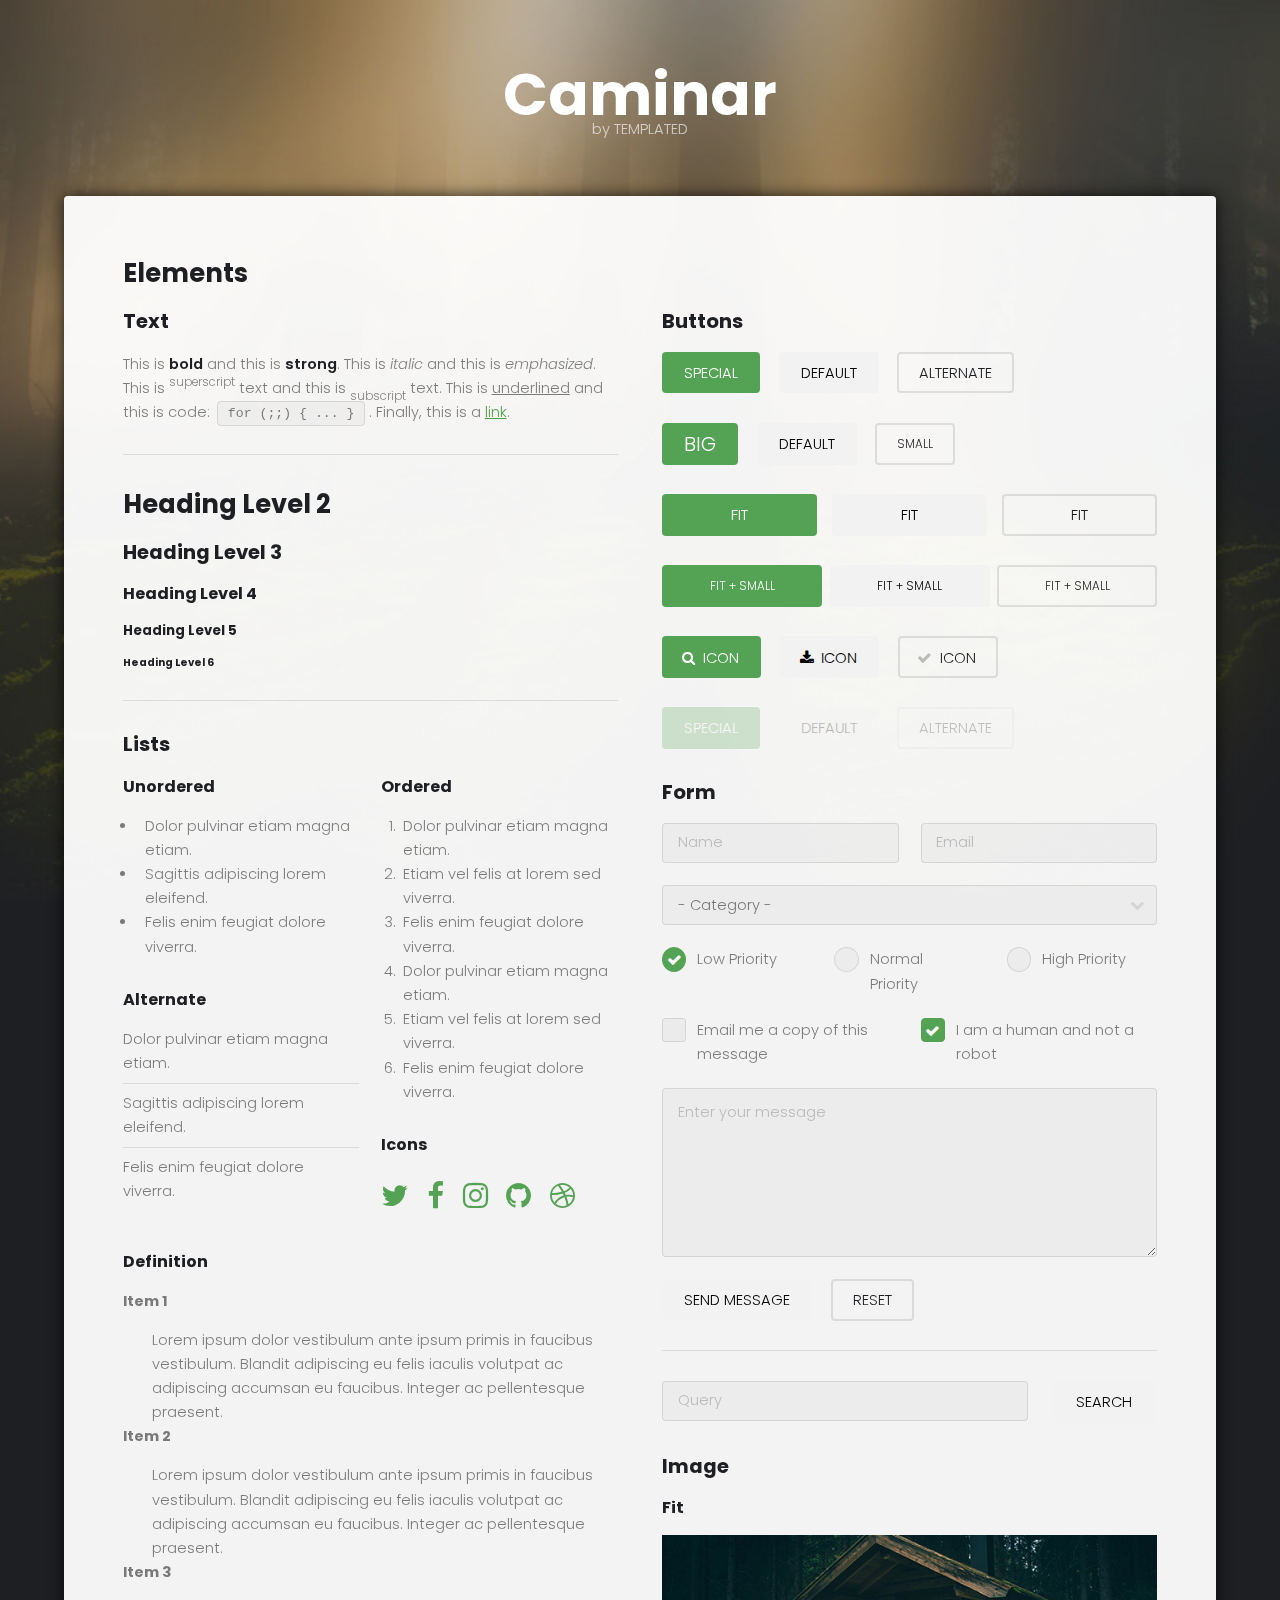
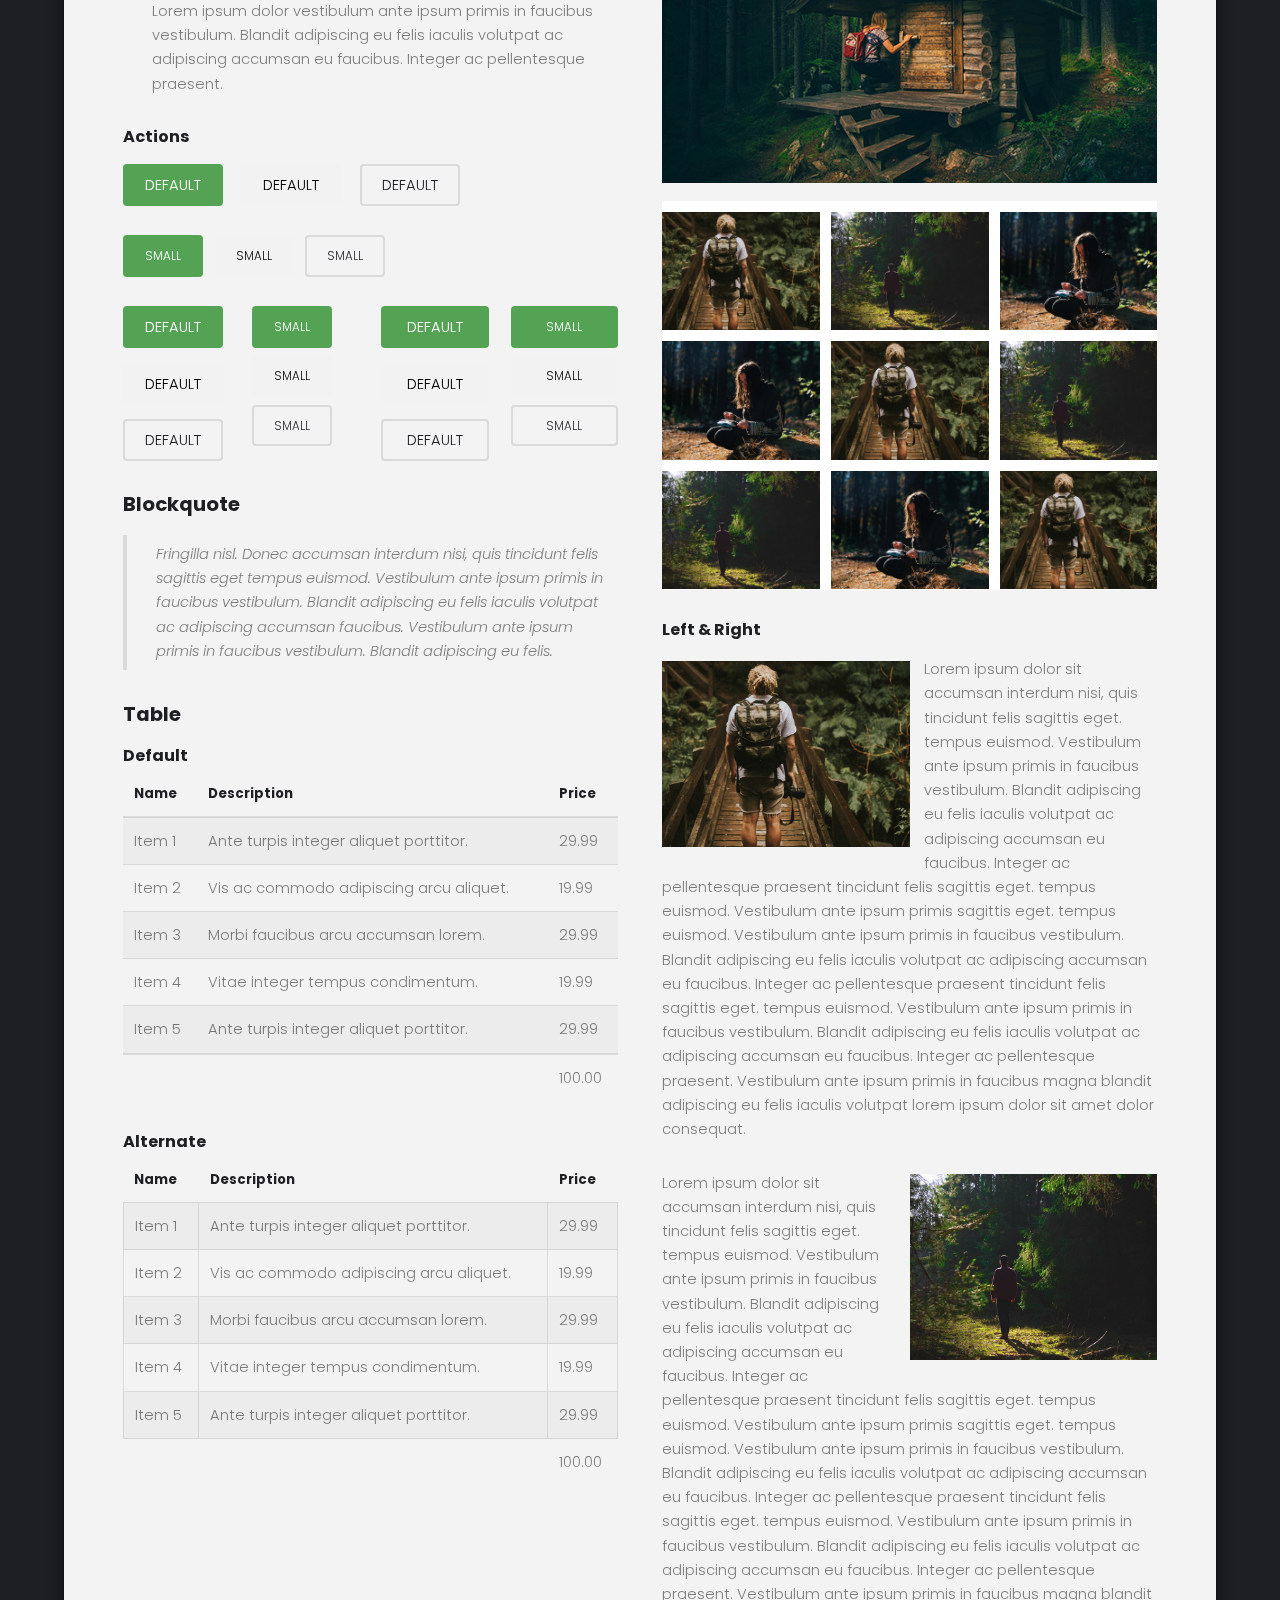
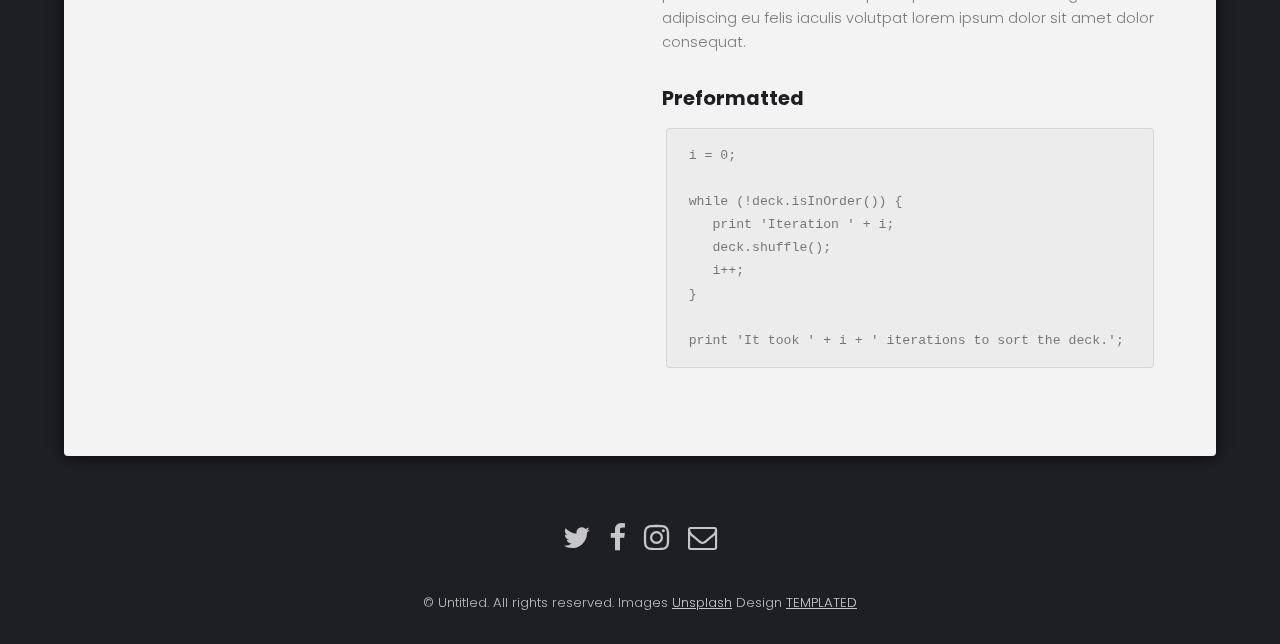
==== elements.html @ c0921e3d "new template" ====
<!DOCTYPE HTML>
<!--
	Caminar by TEMPLATED
	templated.co @templatedco
	Released for free under the Creative Commons Attribution 3.0 license (templated.co/license)
-->
<html>
	<head>
		<title>Caminar by TEMPLATED</title>
		<meta charset="utf-8" />
		<meta name="viewport" content="width=device-width, initial-scale=1" />
		<link rel="stylesheet" href="assets/css/main.css" />
	</head>
	<body>

		<!-- Header -->
			<header id="header">
				<div class="logo"><a href="#">Caminar <span>by TEMPLATED</span></a></div>
			</header>

		<!-- Main -->
			<section id="main">
				<div class="inner">
					<div class="wrapper style1">
						<div class="content">

							<!-- Elements -->
								<h2 id="elements">Elements</h2>
								<div class="row 200%">
									<div class="6u 12u$(medium)">

										<!-- Text stuff -->
											<h3>Text</h3>
											<p>This is <b>bold</b> and this is <strong>strong</strong>. This is <i>italic</i> and this is <em>emphasized</em>.
											This is <sup>superscript</sup> text and this is <sub>subscript</sub> text.
											This is <u>underlined</u> and this is code: <code>for (;;) { ... }</code>.
											Finally, this is a <a href="#">link</a>.</p>
											<hr />
											<h2>Heading Level 2</h2>
											<h3>Heading Level 3</h3>
											<h4>Heading Level 4</h4>
											<h5>Heading Level 5</h5>
											<h6>Heading Level 6</h6>
											<hr />

										<!-- Lists -->
											<h3>Lists</h3>
											<div class="row">
												<div class="6u 12u$(small)">

													<h4>Unordered</h4>
													<ul>
														<li>Dolor pulvinar etiam magna etiam.</li>
														<li>Sagittis adipiscing lorem eleifend.</li>
														<li>Felis enim feugiat dolore viverra.</li>
													</ul>

													<h4>Alternate</h4>
													<ul class="alt">
														<li>Dolor pulvinar etiam magna etiam.</li>
														<li>Sagittis adipiscing lorem eleifend.</li>
														<li>Felis enim feugiat dolore viverra.</li>
													</ul>

												</div>
												<div class="6u$ 12u$(small)">

													<h4>Ordered</h4>
													<ol>
														<li>Dolor pulvinar etiam magna etiam.</li>
														<li>Etiam vel felis at lorem sed viverra.</li>
														<li>Felis enim feugiat dolore viverra.</li>
														<li>Dolor pulvinar etiam magna etiam.</li>
														<li>Etiam vel felis at lorem sed viverra.</li>
														<li>Felis enim feugiat dolore viverra.</li>
													</ol>

													<h4>Icons</h4>
													<ul class="icons">
														<li><a href="#" class="icon fa-twitter"><span class="label">Twitter</span></a></li>
														<li><a href="#" class="icon fa-facebook"><span class="label">Facebook</span></a></li>
														<li><a href="#" class="icon fa-instagram"><span class="label">Instagram</span></a></li>
														<li><a href="#" class="icon fa-github"><span class="label">Github</span></a></li>
														<li><a href="#" class="icon fa-dribbble"><span class="label">Dribbble</span></a></li>
													</ul>

												</div>
											</div>
											<h4>Definition</h4>
											<dl>
												<dt>Item 1</dt>
												<dd>
													<p>Lorem ipsum dolor vestibulum ante ipsum primis in faucibus vestibulum. Blandit adipiscing eu felis iaculis volutpat ac adipiscing accumsan eu faucibus. Integer ac pellentesque praesent.</p>
												</dd>
												<dt>Item 2</dt>
												<dd>
													<p>Lorem ipsum dolor vestibulum ante ipsum primis in faucibus vestibulum. Blandit adipiscing eu felis iaculis volutpat ac adipiscing accumsan eu faucibus. Integer ac pellentesque praesent.</p>
												</dd>
												<dt>Item 3</dt>
												<dd>
													<p>Lorem ipsum dolor vestibulum ante ipsum primis in faucibus vestibulum. Blandit adipiscing eu felis iaculis volutpat ac adipiscing accumsan eu faucibus. Integer ac pellentesque praesent.</p>
												</dd>
											</dl>

											<h4>Actions</h4>
											<ul class="actions">
												<li><a href="#" class="button special">Default</a></li>
												<li><a href="#" class="button">Default</a></li>
												<li><a href="#" class="button alt">Default</a></li>
											</ul>
											<ul class="actions small">
												<li><a href="#" class="button special small">Small</a></li>
												<li><a href="#" class="button small">Small</a></li>
												<li><a href="#" class="button alt small">Small</a></li>
											</ul>
											<div class="row">
												<div class="3u 12u$(small)">
													<ul class="actions vertical">
														<li><a href="#" class="button special">Default</a></li>
														<li><a href="#" class="button">Default</a></li>
														<li><a href="#" class="button alt">Default</a></li>
													</ul>
												</div>
												<div class="3u 12u$(small)">
													<ul class="actions vertical small">
														<li><a href="#" class="button special small">Small</a></li>
														<li><a href="#" class="button small">Small</a></li>
														<li><a href="#" class="button alt small">Small</a></li>
													</ul>
												</div>
												<div class="3u 12u$(small)">
													<ul class="actions vertical">
														<li><a href="#" class="button special fit">Default</a></li>
														<li><a href="#" class="button fit">Default</a></li>
														<li><a href="#" class="button alt fit">Default</a></li>
													</ul>
												</div>
												<div class="3u$ 12u$(small)">
													<ul class="actions vertical small">
														<li><a href="#" class="button special small fit">Small</a></li>
														<li><a href="#" class="button small fit">Small</a></li>
														<li><a href="#" class="button alt small fit">Small</a></li>
													</ul>
												</div>
											</div>

										<!-- Blockquote -->
											<h3>Blockquote</h3>
											<blockquote>Fringilla nisl. Donec accumsan interdum nisi, quis tincidunt felis sagittis eget tempus euismod. Vestibulum ante ipsum primis in faucibus vestibulum. Blandit adipiscing eu felis iaculis volutpat ac adipiscing accumsan faucibus. Vestibulum ante ipsum primis in faucibus vestibulum. Blandit adipiscing eu felis.</blockquote>

										<!-- Table -->
											<h3>Table</h3>

											<h4>Default</h4>
											<div class="table-wrapper">
												<table>
													<thead>
														<tr>
															<th>Name</th>
															<th>Description</th>
															<th>Price</th>
														</tr>
													</thead>
													<tbody>
														<tr>
															<td>Item 1</td>
															<td>Ante turpis integer aliquet porttitor.</td>
															<td>29.99</td>
														</tr>
														<tr>
															<td>Item 2</td>
															<td>Vis ac commodo adipiscing arcu aliquet.</td>
															<td>19.99</td>
														</tr>
														<tr>
															<td>Item 3</td>
															<td> Morbi faucibus arcu accumsan lorem.</td>
															<td>29.99</td>
														</tr>
														<tr>
															<td>Item 4</td>
															<td>Vitae integer tempus condimentum.</td>
															<td>19.99</td>
														</tr>
														<tr>
															<td>Item 5</td>
															<td>Ante turpis integer aliquet porttitor.</td>
															<td>29.99</td>
														</tr>
													</tbody>
													<tfoot>
														<tr>
															<td colspan="2"></td>
															<td>100.00</td>
														</tr>
													</tfoot>
												</table>
											</div>

											<h4>Alternate</h4>
											<div class="table-wrapper">
												<table class="alt">
													<thead>
														<tr>
															<th>Name</th>
															<th>Description</th>
															<th>Price</th>
														</tr>
													</thead>
													<tbody>
														<tr>
															<td>Item 1</td>
															<td>Ante turpis integer aliquet porttitor.</td>
															<td>29.99</td>
														</tr>
														<tr>
															<td>Item 2</td>
															<td>Vis ac commodo adipiscing arcu aliquet.</td>
															<td>19.99</td>
														</tr>
														<tr>
															<td>Item 3</td>
															<td> Morbi faucibus arcu accumsan lorem.</td>
															<td>29.99</td>
														</tr>
														<tr>
															<td>Item 4</td>
															<td>Vitae integer tempus condimentum.</td>
															<td>19.99</td>
														</tr>
														<tr>
															<td>Item 5</td>
															<td>Ante turpis integer aliquet porttitor.</td>
															<td>29.99</td>
														</tr>
													</tbody>
													<tfoot>
														<tr>
															<td colspan="2"></td>
															<td>100.00</td>
														</tr>
													</tfoot>
												</table>
											</div>

									</div>
									<div class="6u$ 12u$(medium)">

										<!-- Buttons -->
											<h3>Buttons</h3>
											<ul class="actions">
												<li><a href="#" class="button special">Special</a></li>
												<li><a href="#" class="button">Default</a></li>
												<li><a href="#" class="button alt">Alternate</a></li>
											</ul>
											<ul class="actions">
												<li><a href="#" class="button special big">Big</a></li>
												<li><a href="#" class="button">Default</a></li>
												<li><a href="#" class="button alt small">Small</a></li>
											</ul>
											<ul class="actions fit">
												<li><a href="#" class="button special fit">Fit</a></li>
												<li><a href="#" class="button fit">Fit</a></li>
												<li><a href="#" class="button alt fit">Fit</a></li>
											</ul>
											<ul class="actions fit small">
												<li><a href="#" class="button special fit small">Fit + Small</a></li>
												<li><a href="#" class="button fit small">Fit + Small</a></li>
												<li><a href="#" class="button alt fit small">Fit + Small</a></li>
											</ul>
											<ul class="actions">
												<li><a href="#" class="button special icon fa-search">Icon</a></li>
												<li><a href="#" class="button icon fa-download">Icon</a></li>
												<li><a href="#" class="button alt icon fa-check">Icon</a></li>
											</ul>
											<ul class="actions">
												<li><span class="button special disabled">Special</span></li>
												<li><span class="button disabled">Default</span></li>
												<li><span class="button alt disabled">Alternate</span></li>
											</ul>

										<!-- Form -->
											<h3>Form</h3>

											<form method="post" action="#">
												<div class="row uniform">
													<div class="6u 12u$(xsmall)">
														<input type="text" name="name" id="name" value="" placeholder="Name" />
													</div>
													<div class="6u$ 12u$(xsmall)">
														<input type="email" name="email" id="email" value="" placeholder="Email" />
													</div>
													<!-- Break -->
													<div class="12u$">
														<div class="select-wrapper">
															<select name="category" id="category">
																<option value="">- Category -</option>
																<option value="1">Manufacturing</option>
																<option value="1">Shipping</option>
																<option value="1">Administration</option>
																<option value="1">Human Resources</option>
															</select>
														</div>
													</div>
													<!-- Break -->
													<div class="4u 12u$(small)">
														<input type="radio" id="priority-low" name="priority" checked>
														<label for="priority-low">Low Priority</label>
													</div>
													<div class="4u 12u$(small)">
														<input type="radio" id="priority-normal" name="priority">
														<label for="priority-normal">Normal Priority</label>
													</div>
													<div class="4u$ 12u$(small)">
														<input type="radio" id="priority-high" name="priority">
														<label for="priority-high">High Priority</label>
													</div>
													<!-- Break -->
													<div class="6u 12u$(small)">
														<input type="checkbox" id="copy" name="copy">
														<label for="copy">Email me a copy of this message</label>
													</div>
													<div class="6u$ 12u$(small)">
														<input type="checkbox" id="human" name="human" checked>
														<label for="human">I am a human and not a robot</label>
													</div>
													<!-- Break -->
													<div class="12u$">
														<textarea name="message" id="message" placeholder="Enter your message" rows="6"></textarea>
													</div>
													<!-- Break -->
													<div class="12u$">
														<ul class="actions">
															<li><input type="submit" value="Send Message" /></li>
															<li><input type="reset" value="Reset" class="alt" /></li>
														</ul>
													</div>
												</div>
											</form>

											<hr />

											<form method="post" action="#">
												<div class="row uniform">
													<div class="9u 12u$(small)">
														<input type="text" name="query" id="query" value="" placeholder="Query" />
													</div>
													<div class="3u$ 12u$(small)">
														<input type="submit" value="Search" class="fit" />
													</div>
												</div>
											</form>

										<!-- Image -->
											<h3>Image</h3>

											<h4>Fit</h4>
											<span class="image fit"><img src="images/pic01.jpg" alt="" /></span>
											<div class="box alt">
												<div class="row 50% uniform">
													<div class="4u"><span class="image fit"><img src="images/pic06.jpg" alt="" /></span></div>
													<div class="4u"><span class="image fit"><img src="images/pic07.jpg" alt="" /></span></div>
													<div class="4u$"><span class="image fit"><img src="images/pic08.jpg" alt="" /></span></div>
													<!-- Break -->
													<div class="4u"><span class="image fit"><img src="images/pic08.jpg" alt="" /></span></div>
													<div class="4u"><span class="image fit"><img src="images/pic06.jpg" alt="" /></span></div>
													<div class="4u$"><span class="image fit"><img src="images/pic07.jpg" alt="" /></span></div>
													<!-- Break -->
													<div class="4u"><span class="image fit"><img src="images/pic07.jpg" alt="" /></span></div>
													<div class="4u"><span class="image fit"><img src="images/pic08.jpg" alt="" /></span></div>
													<div class="4u$"><span class="image fit"><img src="images/pic06.jpg" alt="" /></span></div>
												</div>
											</div>

											<h4>Left &amp; Right</h4>
											<p><span class="image left"><img src="images/pic06.jpg" alt="" /></span>Lorem ipsum dolor sit accumsan interdum nisi, quis tincidunt felis sagittis eget. tempus euismod. Vestibulum ante ipsum primis in faucibus vestibulum. Blandit adipiscing eu felis iaculis volutpat ac adipiscing accumsan eu faucibus. Integer ac pellentesque praesent tincidunt felis sagittis eget. tempus euismod. Vestibulum ante ipsum primis sagittis eget. tempus euismod. Vestibulum ante ipsum primis in faucibus vestibulum. Blandit adipiscing eu felis iaculis volutpat ac adipiscing accumsan eu faucibus. Integer ac pellentesque praesent tincidunt felis sagittis eget. tempus euismod. Vestibulum ante ipsum primis in faucibus vestibulum. Blandit adipiscing eu felis iaculis volutpat ac adipiscing accumsan eu faucibus. Integer ac pellentesque praesent. Vestibulum ante ipsum primis in faucibus magna blandit adipiscing eu felis iaculis volutpat lorem ipsum dolor sit amet dolor consequat.</p>
											<p><span class="image right"><img src="images/pic07.jpg" alt="" /></span>Lorem ipsum dolor sit accumsan interdum nisi, quis tincidunt felis sagittis eget. tempus euismod. Vestibulum ante ipsum primis in faucibus vestibulum. Blandit adipiscing eu felis iaculis volutpat ac adipiscing accumsan eu faucibus. Integer ac pellentesque praesent tincidunt felis sagittis eget. tempus euismod. Vestibulum ante ipsum primis sagittis eget. tempus euismod. Vestibulum ante ipsum primis in faucibus vestibulum. Blandit adipiscing eu felis iaculis volutpat ac adipiscing accumsan eu faucibus. Integer ac pellentesque praesent tincidunt felis sagittis eget. tempus euismod. Vestibulum ante ipsum primis in faucibus vestibulum. Blandit adipiscing eu felis iaculis volutpat ac adipiscing accumsan eu faucibus. Integer ac pellentesque praesent. Vestibulum ante ipsum primis in faucibus magna blandit adipiscing eu felis iaculis volutpat lorem ipsum dolor sit amet dolor consequat.</p>

										<!-- Preformatted Code -->
											<h3>Preformatted</h3>
											<pre><code>i = 0;

while (!deck.isInOrder()) {
   print 'Iteration ' + i;
   deck.shuffle();
   i++;
}

print 'It took ' + i + ' iterations to sort the deck.';
</code></pre>

									</div>
								</div>
							</div>

						</div>
					</div>
			</section>

		<!-- Footer -->
			<footer id="footer">
				<div class="container">
					<ul class="icons">
						<li><a href="#" class="icon fa-twitter"><span class="label">Twitter</span></a></li>
						<li><a href="#" class="icon fa-facebook"><span class="label">Facebook</span></a></li>
						<li><a href="#" class="icon fa-instagram"><span class="label">Instagram</span></a></li>
						<li><a href="#" class="icon fa-envelope-o"><span class="label">Email</span></a></li>
					</ul>
				</div>
				<div class="copyright">
					&copy; Untitled. All rights reserved. Images <a href="https://unsplash.com">Unsplash</a> Design <a href="https://templated.co">TEMPLATED</a>
				</div>
			</footer>

		<!-- Scripts -->
			<script src="assets/js/jquery.min.js"></script>
			<script src="assets/js/jquery.poptrox.min.js"></script>
			<script src="assets/js/skel.min.js"></script>
			<script src="assets/js/util.js"></script>
			<script src="assets/js/main.js"></script>

	</body>
</html>
---- assets/css/main.css ----
@import url(font-awesome.min.css);
@import url("https://fonts.googleapis.com/css?family=Poppins:300,400,500,600,700");

/*
	Caminar by TEMPLATED
	templated.co @templatedco
	Released for free under the Creative Commons Attribution 3.0 license (templated.co/license)
*/

/* Reset */

	html, body, div, span, applet, object, iframe, h1, h2, h3, h4, h5, h6, p, blockquote, pre, a, abbr, acronym, address, big, cite, code, del, dfn, em, img, ins, kbd, q, s, samp, small, strike, strong, sub, sup, tt, var, b, u, i, center, dl, dt, dd, ol, ul, li, fieldset, form, label, legend, table, caption, tbody, tfoot, thead, tr, th, td, article, aside, canvas, details, embed, figure, figcaption, footer, header, hgroup, menu, nav, output, ruby, section, summary, time, mark, audio, video {
		margin: 0;
		padding: 0;
		border: 0;
		font-size: 100%;
		font: inherit;
		vertical-align: baseline;
	}

	article, aside, details, figcaption, figure, footer, header, hgroup, menu, nav, section {
		display: block;
	}

	body {
		line-height: 1;
	}

	ol, ul {
		list-style: none;
	}

	blockquote, q {
		quotes: none;
	}

	blockquote:before, blockquote:after, q:before, q:after {
		content: '';
		content: none;
	}

	table {
		border-collapse: collapse;
		border-spacing: 0;
	}

	body {
		-webkit-text-size-adjust: none;
	}

/* Box Model */

	*, *:before, *:after {
		-moz-box-sizing: border-box;
		-webkit-box-sizing: border-box;
		box-sizing: border-box;
	}

/* Containers */

	.container {
		margin-left: auto;
		margin-right: auto;
	}

	.container.\31 25\25 {
		width: 100%;
		max-width: 100rem;
		min-width: 80rem;
	}

	.container.\37 5\25 {
		width: 60rem;
	}

	.container.\35 0\25 {
		width: 40rem;
	}

	.container.\32 5\25 {
		width: 20rem;
	}

	.container {
		width: 80rem;
	}

	@media screen and (max-width: 1680px) {

		.container.\31 25\25 {
			width: 100%;
			max-width: 100rem;
			min-width: 80rem;
		}

		.container.\37 5\25 {
			width: 60rem;
		}

		.container.\35 0\25 {
			width: 40rem;
		}

		.container.\32 5\25 {
			width: 20rem;
		}

		.container {
			width: 80rem;
		}

	}

	@media screen and (max-width: 1280px) {

		.container.\31 25\25 {
			width: 100%;
			max-width: 81.25rem;
			min-width: 65rem;
		}

		.container.\37 5\25 {
			width: 48.75rem;
		}

		.container.\35 0\25 {
			width: 32.5rem;
		}

		.container.\32 5\25 {
			width: 16.25rem;
		}

		.container {
			width: 65rem;
		}

	}

	@media screen and (max-width: 980px) {

		.container.\31 25\25 {
			width: 100%;
			max-width: 112.5%;
			min-width: 90%;
		}

		.container.\37 5\25 {
			width: 67.5%;
		}

		.container.\35 0\25 {
			width: 45%;
		}

		.container.\32 5\25 {
			width: 22.5%;
		}

		.container {
			width: 90%;
		}

	}

	@media screen and (max-width: 736px) {

		.container.\31 25\25 {
			width: 100%;
			max-width: 112.5%;
			min-width: 90%;
		}

		.container.\37 5\25 {
			width: 67.5%;
		}

		.container.\35 0\25 {
			width: 45%;
		}

		.container.\32 5\25 {
			width: 22.5%;
		}

		.container {
			width: 90% !important;
		}

	}

	@media screen and (max-width: 480px) {

		.container.\31 25\25 {
			width: 100%;
			max-width: 112.5%;
			min-width: 90%;
		}

		.container.\37 5\25 {
			width: 67.5%;
		}

		.container.\35 0\25 {
			width: 45%;
		}

		.container.\32 5\25 {
			width: 22.5%;
		}

		.container {
			width: 90% !important;
		}

	}

/* Grid */

	.row {
		border-bottom: solid 1px transparent;
		-moz-box-sizing: border-box;
		-webkit-box-sizing: border-box;
		box-sizing: border-box;
	}

	.row > * {
		float: left;
		-moz-box-sizing: border-box;
		-webkit-box-sizing: border-box;
		box-sizing: border-box;
	}

	.row:after, .row:before {
		content: '';
		display: block;
		clear: both;
		height: 0;
	}

	.row.uniform > * > :first-child {
		margin-top: 0;
	}

	.row.uniform > * > :last-child {
		margin-bottom: 0;
	}

	.row.\30 \25 > * {
		padding: 0 0 0 0rem;
	}

	.row.\30 \25 {
		margin: 0 0 -1px 0rem;
	}

	.row.uniform.\30 \25 > * {
		padding: 0rem 0 0 0rem;
	}

	.row.uniform.\30 \25 {
		margin: 0rem 0 -1px 0rem;
	}

	.row > * {
		padding: 0 0 0 2rem;
	}

	.row {
		margin: 0 0 -1px -2rem;
	}

	.row.uniform > * {
		padding: 2rem 0 0 2rem;
	}

	.row.uniform {
		margin: -2rem 0 -1px -2rem;
	}

	.row.\32 00\25 > * {
		padding: 0 0 0 4rem;
	}

	.row.\32 00\25 {
		margin: 0 0 -1px -4rem;
	}

	.row.uniform.\32 00\25 > * {
		padding: 4rem 0 0 4rem;
	}

	.row.uniform.\32 00\25 {
		margin: -4rem 0 -1px -4rem;
	}

	.row.\31 50\25 > * {
		padding: 0 0 0 3rem;
	}

	.row.\31 50\25 {
		margin: 0 0 -1px -3rem;
	}

	.row.uniform.\31 50\25 > * {
		padding: 3rem 0 0 3rem;
	}

	.row.uniform.\31 50\25 {
		margin: -3rem 0 -1px -3rem;
	}

	.row.\35 0\25 > * {
		padding: 0 0 0 1rem;
	}

	.row.\35 0\25 {
		margin: 0 0 -1px -1rem;
	}

	.row.uniform.\35 0\25 > * {
		padding: 1rem 0 0 1rem;
	}

	.row.uniform.\35 0\25 {
		margin: -1rem 0 -1px -1rem;
	}

	.row.\32 5\25 > * {
		padding: 0 0 0 0.5rem;
	}

	.row.\32 5\25 {
		margin: 0 0 -1px -0.5rem;
	}

	.row.uniform.\32 5\25 > * {
		padding: 0.5rem 0 0 0.5rem;
	}

	.row.uniform.\32 5\25 {
		margin: -0.5rem 0 -1px -0.5rem;
	}

	.\31 2u, .\31 2u\24 {
		width: 100%;
		clear: none;
		margin-left: 0;
	}

	.\31 1u, .\31 1u\24 {
		width: 91.6666666667%;
		clear: none;
		margin-left: 0;
	}

	.\31 0u, .\31 0u\24 {
		width: 83.3333333333%;
		clear: none;
		margin-left: 0;
	}

	.\39 u, .\39 u\24 {
		width: 75%;
		clear: none;
		margin-left: 0;
	}

	.\38 u, .\38 u\24 {
		width: 66.6666666667%;
		clear: none;
		margin-left: 0;
	}

	.\37 u, .\37 u\24 {
		width: 58.3333333333%;
		clear: none;
		margin-left: 0;
	}

	.\36 u, .\36 u\24 {
		width: 50%;
		clear: none;
		margin-left: 0;
	}

	.\35 u, .\35 u\24 {
		width: 41.6666666667%;
		clear: none;
		margin-left: 0;
	}

	.\34 u, .\34 u\24 {
		width: 33.3333333333%;
		clear: none;
		margin-left: 0;
	}

	.\33 u, .\33 u\24 {
		width: 25%;
		clear: none;
		margin-left: 0;
	}

	.\32 u, .\32 u\24 {
		width: 16.6666666667%;
		clear: none;
		margin-left: 0;
	}

	.\31 u, .\31 u\24 {
		width: 8.3333333333%;
		clear: none;
		margin-left: 0;
	}

	.\31 2u\24 + *,
	.\31 1u\24 + *,
	.\31 0u\24 + *,
	.\39 u\24 + *,
	.\38 u\24 + *,
	.\37 u\24 + *,
	.\36 u\24 + *,
	.\35 u\24 + *,
	.\34 u\24 + *,
	.\33 u\24 + *,
	.\32 u\24 + *,
	.\31 u\24 + * {
		clear: left;
	}

	.\-11u {
		margin-left: 91.66667%;
	}

	.\-10u {
		margin-left: 83.33333%;
	}

	.\-9u {
		margin-left: 75%;
	}

	.\-8u {
		margin-left: 66.66667%;
	}

	.\-7u {
		margin-left: 58.33333%;
	}

	.\-6u {
		margin-left: 50%;
	}

	.\-5u {
		margin-left: 41.66667%;
	}

	.\-4u {
		margin-left: 33.33333%;
	}

	.\-3u {
		margin-left: 25%;
	}

	.\-2u {
		margin-left: 16.66667%;
	}

	.\-1u {
		margin-left: 8.33333%;
	}

	@media screen and (max-width: 1680px) {

		.row > * {
			padding: 0 0 0 2rem;
		}

		.row {
			margin: 0 0 -1px -2rem;
		}

		.row.uniform > * {
			padding: 2rem 0 0 2rem;
		}

		.row.uniform {
			margin: -2rem 0 -1px -2rem;
		}

		.row.\32 00\25 > * {
			padding: 0 0 0 4rem;
		}

		.row.\32 00\25 {
			margin: 0 0 -1px -4rem;
		}

		.row.uniform.\32 00\25 > * {
			padding: 4rem 0 0 4rem;
		}

		.row.uniform.\32 00\25 {
			margin: -4rem 0 -1px -4rem;
		}

		.row.\31 50\25 > * {
			padding: 0 0 0 3rem;
		}

		.row.\31 50\25 {
			margin: 0 0 -1px -3rem;
		}

		.row.uniform.\31 50\25 > * {
			padding: 3rem 0 0 3rem;
		}

		.row.uniform.\31 50\25 {
			margin: -3rem 0 -1px -3rem;
		}

		.row.\35 0\25 > * {
			padding: 0 0 0 1rem;
		}

		.row.\35 0\25 {
			margin: 0 0 -1px -1rem;
		}

		.row.uniform.\35 0\25 > * {
			padding: 1rem 0 0 1rem;
		}

		.row.uniform.\35 0\25 {
			margin: -1rem 0 -1px -1rem;
		}

		.row.\32 5\25 > * {
			padding: 0 0 0 0.5rem;
		}

		.row.\32 5\25 {
			margin: 0 0 -1px -0.5rem;
		}

		.row.uniform.\32 5\25 > * {
			padding: 0.5rem 0 0 0.5rem;
		}

		.row.uniform.\32 5\25 {
			margin: -0.5rem 0 -1px -0.5rem;
		}

		.\31 2u\28xlarge\29, .\31 2u\24\28xlarge\29 {
			width: 100%;
			clear: none;
			margin-left: 0;
		}

		.\31 1u\28xlarge\29, .\31 1u\24\28xlarge\29 {
			width: 91.6666666667%;
			clear: none;
			margin-left: 0;
		}

		.\31 0u\28xlarge\29, .\31 0u\24\28xlarge\29 {
			width: 83.3333333333%;
			clear: none;
			margin-left: 0;
		}

		.\39 u\28xlarge\29, .\39 u\24\28xlarge\29 {
			width: 75%;
			clear: none;
			margin-left: 0;
		}

		.\38 u\28xlarge\29, .\38 u\24\28xlarge\29 {
			width: 66.6666666667%;
			clear: none;
			margin-left: 0;
		}

		.\37 u\28xlarge\29, .\37 u\24\28xlarge\29 {
			width: 58.3333333333%;
			clear: none;
			margin-left: 0;
		}

		.\36 u\28xlarge\29, .\36 u\24\28xlarge\29 {
			width: 50%;
			clear: none;
			margin-left: 0;
		}

		.\35 u\28xlarge\29, .\35 u\24\28xlarge\29 {
			width: 41.6666666667%;
			clear: none;
			margin-left: 0;
		}

		.\34 u\28xlarge\29, .\34 u\24\28xlarge\29 {
			width: 33.3333333333%;
			clear: none;
			margin-left: 0;
		}

		.\33 u\28xlarge\29, .\33 u\24\28xlarge\29 {
			width: 25%;
			clear: none;
			margin-left: 0;
		}

		.\32 u\28xlarge\29, .\32 u\24\28xlarge\29 {
			width: 16.6666666667%;
			clear: none;
			margin-left: 0;
		}

		.\31 u\28xlarge\29, .\31 u\24\28xlarge\29 {
			width: 8.3333333333%;
			clear: none;
			margin-left: 0;
		}

		.\31 2u\24\28xlarge\29 + *,
		.\31 1u\24\28xlarge\29 + *,
		.\31 0u\24\28xlarge\29 + *,
		.\39 u\24\28xlarge\29 + *,
		.\38 u\24\28xlarge\29 + *,
		.\37 u\24\28xlarge\29 + *,
		.\36 u\24\28xlarge\29 + *,
		.\35 u\24\28xlarge\29 + *,
		.\34 u\24\28xlarge\29 + *,
		.\33 u\24\28xlarge\29 + *,
		.\32 u\24\28xlarge\29 + *,
		.\31 u\24\28xlarge\29 + * {
			clear: left;
		}

		.\-11u\28xlarge\29 {
			margin-left: 91.66667%;
		}

		.\-10u\28xlarge\29 {
			margin-left: 83.33333%;
		}

		.\-9u\28xlarge\29 {
			margin-left: 75%;
		}

		.\-8u\28xlarge\29 {
			margin-left: 66.66667%;
		}

		.\-7u\28xlarge\29 {
			margin-left: 58.33333%;
		}

		.\-6u\28xlarge\29 {
			margin-left: 50%;
		}

		.\-5u\28xlarge\29 {
			margin-left: 41.66667%;
		}

		.\-4u\28xlarge\29 {
			margin-left: 33.33333%;
		}

		.\-3u\28xlarge\29 {
			margin-left: 25%;
		}

		.\-2u\28xlarge\29 {
			margin-left: 16.66667%;
		}

		.\-1u\28xlarge\29 {
			margin-left: 8.33333%;
		}

	}

	@media screen and (max-width: 1280px) {

		.row > * {
			padding: 0 0 0 1.5rem;
		}

		.row {
			margin: 0 0 -1px -1.5rem;
		}

		.row.uniform > * {
			padding: 1.5rem 0 0 1.5rem;
		}

		.row.uniform {
			margin: -1.5rem 0 -1px -1.5rem;
		}

		.row.\32 00\25 > * {
			padding: 0 0 0 3rem;
		}

		.row.\32 00\25 {
			margin: 0 0 -1px -3rem;
		}

		.row.uniform.\32 00\25 > * {
			padding: 3rem 0 0 3rem;
		}

		.row.uniform.\32 00\25 {
			margin: -3rem 0 -1px -3rem;
		}

		.row.\31 50\25 > * {
			padding: 0 0 0 2.25rem;
		}

		.row.\31 50\25 {
			margin: 0 0 -1px -2.25rem;
		}

		.row.uniform.\31 50\25 > * {
			padding: 2.25rem 0 0 2.25rem;
		}

		.row.uniform.\31 50\25 {
			margin: -2.25rem 0 -1px -2.25rem;
		}

		.row.\35 0\25 > * {
			padding: 0 0 0 0.75rem;
		}

		.row.\35 0\25 {
			margin: 0 0 -1px -0.75rem;
		}

		.row.uniform.\35 0\25 > * {
			padding: 0.75rem 0 0 0.75rem;
		}

		.row.uniform.\35 0\25 {
			margin: -0.75rem 0 -1px -0.75rem;
		}

		.row.\32 5\25 > * {
			padding: 0 0 0 0.375rem;
		}

		.row.\32 5\25 {
			margin: 0 0 -1px -0.375rem;
		}

		.row.uniform.\32 5\25 > * {
			padding: 0.375rem 0 0 0.375rem;
		}

		.row.uniform.\32 5\25 {
			margin: -0.375rem 0 -1px -0.375rem;
		}

		.\31 2u\28large\29, .\31 2u\24\28large\29 {
			width: 100%;
			clear: none;
			margin-left: 0;
		}

		.\31 1u\28large\29, .\31 1u\24\28large\29 {
			width: 91.6666666667%;
			clear: none;
			margin-left: 0;
		}

		.\31 0u\28large\29, .\31 0u\24\28large\29 {
			width: 83.3333333333%;
			clear: none;
			margin-left: 0;
		}

		.\39 u\28large\29, .\39 u\24\28large\29 {
			width: 75%;
			clear: none;
			margin-left: 0;
		}

		.\38 u\28large\29, .\38 u\24\28large\29 {
			width: 66.6666666667%;
			clear: none;
			margin-left: 0;
		}

		.\37 u\28large\29, .\37 u\24\28large\29 {
			width: 58.3333333333%;
			clear: none;
			margin-left: 0;
		}

		.\36 u\28large\29, .\36 u\24\28large\29 {
			width: 50%;
			clear: none;
			margin-left: 0;
		}

		.\35 u\28large\29, .\35 u\24\28large\29 {
			width: 41.6666666667%;
			clear: none;
			margin-left: 0;
		}

		.\34 u\28large\29, .\34 u\24\28large\29 {
			width: 33.3333333333%;
			clear: none;
			margin-left: 0;
		}

		.\33 u\28large\29, .\33 u\24\28large\29 {
			width: 25%;
			clear: none;
			margin-left: 0;
		}

		.\32 u\28large\29, .\32 u\24\28large\29 {
			width: 16.6666666667%;
			clear: none;
			margin-left: 0;
		}

		.\31 u\28large\29, .\31 u\24\28large\29 {
			width: 8.3333333333%;
			clear: none;
			margin-left: 0;
		}

		.\31 2u\24\28large\29 + *,
		.\31 1u\24\28large\29 + *,
		.\31 0u\24\28large\29 + *,
		.\39 u\24\28large\29 + *,
		.\38 u\24\28large\29 + *,
		.\37 u\24\28large\29 + *,
		.\36 u\24\28large\29 + *,
		.\35 u\24\28large\29 + *,
		.\34 u\24\28large\29 + *,
		.\33 u\24\28large\29 + *,
		.\32 u\24\28large\29 + *,
		.\31 u\24\28large\29 + * {
			clear: left;
		}

		.\-11u\28large\29 {
			margin-left: 91.66667%;
		}

		.\-10u\28large\29 {
			margin-left: 83.33333%;
		}

		.\-9u\28large\29 {
			margin-left: 75%;
		}

		.\-8u\28large\29 {
			margin-left: 66.66667%;
		}

		.\-7u\28large\29 {
			margin-left: 58.33333%;
		}

		.\-6u\28large\29 {
			margin-left: 50%;
		}

		.\-5u\28large\29 {
			margin-left: 41.66667%;
		}

		.\-4u\28large\29 {
			margin-left: 33.33333%;
		}

		.\-3u\28large\29 {
			margin-left: 25%;
		}

		.\-2u\28large\29 {
			margin-left: 16.66667%;
		}

		.\-1u\28large\29 {
			margin-left: 8.33333%;
		}

	}

	@media screen and (max-width: 980px) {

		.row > * {
			padding: 0 0 0 1.5rem;
		}

		.row {
			margin: 0 0 -1px -1.5rem;
		}

		.row.uniform > * {
			padding: 1.5rem 0 0 1.5rem;
		}

		.row.uniform {
			margin: -1.5rem 0 -1px -1.5rem;
		}

		.row.\32 00\25 > * {
			padding: 0 0 0 3rem;
		}

		.row.\32 00\25 {
			margin: 0 0 -1px -3rem;
		}

		.row.uniform.\32 00\25 > * {
			padding: 3rem 0 0 3rem;
		}

		.row.uniform.\32 00\25 {
			margin: -3rem 0 -1px -3rem;
		}

		.row.\31 50\25 > * {
			padding: 0 0 0 2.25rem;
		}

		.row.\31 50\25 {
			margin: 0 0 -1px -2.25rem;
		}

		.row.uniform.\31 50\25 > * {
			padding: 2.25rem 0 0 2.25rem;
		}

		.row.uniform.\31 50\25 {
			margin: -2.25rem 0 -1px -2.25rem;
		}

		.row.\35 0\25 > * {
			padding: 0 0 0 0.75rem;
		}

		.row.\35 0\25 {
			margin: 0 0 -1px -0.75rem;
		}

		.row.uniform.\35 0\25 > * {
			padding: 0.75rem 0 0 0.75rem;
		}

		.row.uniform.\35 0\25 {
			margin: -0.75rem 0 -1px -0.75rem;
		}

		.row.\32 5\25 > * {
			padding: 0 0 0 0.375rem;
		}

		.row.\32 5\25 {
			margin: 0 0 -1px -0.375rem;
		}

		.row.uniform.\32 5\25 > * {
			padding: 0.375rem 0 0 0.375rem;
		}

		.row.uniform.\32 5\25 {
			margin: -0.375rem 0 -1px -0.375rem;
		}

		.\31 2u\28medium\29, .\31 2u\24\28medium\29 {
			width: 100%;
			clear: none;
			margin-left: 0;
		}

		.\31 1u\28medium\29, .\31 1u\24\28medium\29 {
			width: 91.6666666667%;
			clear: none;
			margin-left: 0;
		}

		.\31 0u\28medium\29, .\31 0u\24\28medium\29 {
			width: 83.3333333333%;
			clear: none;
			margin-left: 0;
		}

		.\39 u\28medium\29, .\39 u\24\28medium\29 {
			width: 75%;
			clear: none;
			margin-left: 0;
		}

		.\38 u\28medium\29, .\38 u\24\28medium\29 {
			width: 66.6666666667%;
			clear: none;
			margin-left: 0;
		}

		.\37 u\28medium\29, .\37 u\24\28medium\29 {
			width: 58.3333333333%;
			clear: none;
			margin-left: 0;
		}

		.\36 u\28medium\29, .\36 u\24\28medium\29 {
			width: 50%;
			clear: none;
			margin-left: 0;
		}

		.\35 u\28medium\29, .\35 u\24\28medium\29 {
			width: 41.6666666667%;
			clear: none;
			margin-left: 0;
		}

		.\34 u\28medium\29, .\34 u\24\28medium\29 {
			width: 33.3333333333%;
			clear: none;
			margin-left: 0;
		}

		.\33 u\28medium\29, .\33 u\24\28medium\29 {
			width: 25%;
			clear: none;
			margin-left: 0;
		}

		.\32 u\28medium\29, .\32 u\24\28medium\29 {
			width: 16.6666666667%;
			clear: none;
			margin-left: 0;
		}

		.\31 u\28medium\29, .\31 u\24\28medium\29 {
			width: 8.3333333333%;
			clear: none;
			margin-left: 0;
		}

		.\31 2u\24\28medium\29 + *,
		.\31 1u\24\28medium\29 + *,
		.\31 0u\24\28medium\29 + *,
		.\39 u\24\28medium\29 + *,
		.\38 u\24\28medium\29 + *,
		.\37 u\24\28medium\29 + *,
		.\36 u\24\28medium\29 + *,
		.\35 u\24\28medium\29 + *,
		.\34 u\24\28medium\29 + *,
		.\33 u\24\28medium\29 + *,
		.\32 u\24\28medium\29 + *,
		.\31 u\24\28medium\29 + * {
			clear: left;
		}

		.\-11u\28medium\29 {
			margin-left: 91.66667%;
		}

		.\-10u\28medium\29 {
			margin-left: 83.33333%;
		}

		.\-9u\28medium\29 {
			margin-left: 75%;
		}

		.\-8u\28medium\29 {
			margin-left: 66.66667%;
		}

		.\-7u\28medium\29 {
			margin-left: 58.33333%;
		}

		.\-6u\28medium\29 {
			margin-left: 50%;
		}

		.\-5u\28medium\29 {
			margin-left: 41.66667%;
		}

		.\-4u\28medium\29 {
			margin-left: 33.33333%;
		}

		.\-3u\28medium\29 {
			margin-left: 25%;
		}

		.\-2u\28medium\29 {
			margin-left: 16.66667%;
		}

		.\-1u\28medium\29 {
			margin-left: 8.33333%;
		}

	}

	@media screen and (max-width: 736px) {

		.row > * {
			padding: 0 0 0 1.25rem;
		}

		.row {
			margin: 0 0 -1px -1.25rem;
		}

		.row.uniform > * {
			padding: 1.25rem 0 0 1.25rem;
		}

		.row.uniform {
			margin: -1.25rem 0 -1px -1.25rem;
		}

		.row.\32 00\25 > * {
			padding: 0 0 0 2.5rem;
		}

		.row.\32 00\25 {
			margin: 0 0 -1px -2.5rem;
		}

		.row.uniform.\32 00\25 > * {
			padding: 2.5rem 0 0 2.5rem;
		}

		.row.uniform.\32 00\25 {
			margin: -2.5rem 0 -1px -2.5rem;
		}

		.row.\31 50\25 > * {
			padding: 0 0 0 1.875rem;
		}

		.row.\31 50\25 {
			margin: 0 0 -1px -1.875rem;
		}

		.row.uniform.\31 50\25 > * {
			padding: 1.875rem 0 0 1.875rem;
		}

		.row.uniform.\31 50\25 {
			margin: -1.875rem 0 -1px -1.875rem;
		}

		.row.\35 0\25 > * {
			padding: 0 0 0 0.625rem;
		}

		.row.\35 0\25 {
			margin: 0 0 -1px -0.625rem;
		}

		.row.uniform.\35 0\25 > * {
			padding: 0.625rem 0 0 0.625rem;
		}

		.row.uniform.\35 0\25 {
			margin: -0.625rem 0 -1px -0.625rem;
		}

		.row.\32 5\25 > * {
			padding: 0 0 0 0.3125rem;
		}

		.row.\32 5\25 {
			margin: 0 0 -1px -0.3125rem;
		}

		.row.uniform.\32 5\25 > * {
			padding: 0.3125rem 0 0 0.3125rem;
		}

		.row.uniform.\32 5\25 {
			margin: -0.3125rem 0 -1px -0.3125rem;
		}

		.\31 2u\28small\29, .\31 2u\24\28small\29 {
			width: 100%;
			clear: none;
			margin-left: 0;
		}

		.\31 1u\28small\29, .\31 1u\24\28small\29 {
			width: 91.6666666667%;
			clear: none;
			margin-left: 0;
		}

		.\31 0u\28small\29, .\31 0u\24\28small\29 {
			width: 83.3333333333%;
			clear: none;
			margin-left: 0;
		}

		.\39 u\28small\29, .\39 u\24\28small\29 {
			width: 75%;
			clear: none;
			margin-left: 0;
		}

		.\38 u\28small\29, .\38 u\24\28small\29 {
			width: 66.6666666667%;
			clear: none;
			margin-left: 0;
		}

		.\37 u\28small\29, .\37 u\24\28small\29 {
			width: 58.3333333333%;
			clear: none;
			margin-left: 0;
		}

		.\36 u\28small\29, .\36 u\24\28small\29 {
			width: 50%;
			clear: none;
			margin-left: 0;
		}

		.\35 u\28small\29, .\35 u\24\28small\29 {
			width: 41.6666666667%;
			clear: none;
			margin-left: 0;
		}

		.\34 u\28small\29, .\34 u\24\28small\29 {
			width: 33.3333333333%;
			clear: none;
			margin-left: 0;
		}

		.\33 u\28small\29, .\33 u\24\28small\29 {
			width: 25%;
			clear: none;
			margin-left: 0;
		}

		.\32 u\28small\29, .\32 u\24\28small\29 {
			width: 16.6666666667%;
			clear: none;
			margin-left: 0;
		}

		.\31 u\28small\29, .\31 u\24\28small\29 {
			width: 8.3333333333%;
			clear: none;
			margin-left: 0;
		}

		.\31 2u\24\28small\29 + *,
		.\31 1u\24\28small\29 + *,
		.\31 0u\24\28small\29 + *,
		.\39 u\24\28small\29 + *,
		.\38 u\24\28small\29 + *,
		.\37 u\24\28small\29 + *,
		.\36 u\24\28small\29 + *,
		.\35 u\24\28small\29 + *,
		.\34 u\24\28small\29 + *,
		.\33 u\24\28small\29 + *,
		.\32 u\24\28small\29 + *,
		.\31 u\24\28small\29 + * {
			clear: left;
		}

		.\-11u\28small\29 {
			margin-left: 91.66667%;
		}

		.\-10u\28small\29 {
			margin-left: 83.33333%;
		}

		.\-9u\28small\29 {
			margin-left: 75%;
		}

		.\-8u\28small\29 {
			margin-left: 66.66667%;
		}

		.\-7u\28small\29 {
			margin-left: 58.33333%;
		}

		.\-6u\28small\29 {
			margin-left: 50%;
		}

		.\-5u\28small\29 {
			margin-left: 41.66667%;
		}

		.\-4u\28small\29 {
			margin-left: 33.33333%;
		}

		.\-3u\28small\29 {
			margin-left: 25%;
		}

		.\-2u\28small\29 {
			margin-left: 16.66667%;
		}

		.\-1u\28small\29 {
			margin-left: 8.33333%;
		}

	}

	@media screen and (max-width: 480px) {

		.row > * {
			padding: 0 0 0 1.25rem;
		}

		.row {
			margin: 0 0 -1px -1.25rem;
		}

		.row.uniform > * {
			padding: 1.25rem 0 0 1.25rem;
		}

		.row.uniform {
			margin: -1.25rem 0 -1px -1.25rem;
		}

		.row.\32 00\25 > * {
			padding: 0 0 0 2.5rem;
		}

		.row.\32 00\25 {
			margin: 0 0 -1px -2.5rem;
		}

		.row.uniform.\32 00\25 > * {
			padding: 2.5rem 0 0 2.5rem;
		}

		.row.uniform.\32 00\25 {
			margin: -2.5rem 0 -1px -2.5rem;
		}

		.row.\31 50\25 > * {
			padding: 0 0 0 1.875rem;
		}

		.row.\31 50\25 {
			margin: 0 0 -1px -1.875rem;
		}

		.row.uniform.\31 50\25 > * {
			padding: 1.875rem 0 0 1.875rem;
		}

		.row.uniform.\31 50\25 {
			margin: -1.875rem 0 -1px -1.875rem;
		}

		.row.\35 0\25 > * {
			padding: 0 0 0 0.625rem;
		}

		.row.\35 0\25 {
			margin: 0 0 -1px -0.625rem;
		}

		.row.uniform.\35 0\25 > * {
			padding: 0.625rem 0 0 0.625rem;
		}

		.row.uniform.\35 0\25 {
			margin: -0.625rem 0 -1px -0.625rem;
		}

		.row.\32 5\25 > * {
			padding: 0 0 0 0.3125rem;
		}

		.row.\32 5\25 {
			margin: 0 0 -1px -0.3125rem;
		}

		.row.uniform.\32 5\25 > * {
			padding: 0.3125rem 0 0 0.3125rem;
		}

		.row.uniform.\32 5\25 {
			margin: -0.3125rem 0 -1px -0.3125rem;
		}

		.\31 2u\28xsmall\29, .\31 2u\24\28xsmall\29 {
			width: 100%;
			clear: none;
			margin-left: 0;
		}

		.\31 1u\28xsmall\29, .\31 1u\24\28xsmall\29 {
			width: 91.6666666667%;
			clear: none;
			margin-left: 0;
		}

		.\31 0u\28xsmall\29, .\31 0u\24\28xsmall\29 {
			width: 83.3333333333%;
			clear: none;
			margin-left: 0;
		}

		.\39 u\28xsmall\29, .\39 u\24\28xsmall\29 {
			width: 75%;
			clear: none;
			margin-left: 0;
		}

		.\38 u\28xsmall\29, .\38 u\24\28xsmall\29 {
			width: 66.6666666667%;
			clear: none;
			margin-left: 0;
		}

		.\37 u\28xsmall\29, .\37 u\24\28xsmall\29 {
			width: 58.3333333333%;
			clear: none;
			margin-left: 0;
		}

		.\36 u\28xsmall\29, .\36 u\24\28xsmall\29 {
			width: 50%;
			clear: none;
			margin-left: 0;
		}

		.\35 u\28xsmall\29, .\35 u\24\28xsmall\29 {
			width: 41.6666666667%;
			clear: none;
			margin-left: 0;
		}

		.\34 u\28xsmall\29, .\34 u\24\28xsmall\29 {
			width: 33.3333333333%;
			clear: none;
			margin-left: 0;
		}

		.\33 u\28xsmall\29, .\33 u\24\28xsmall\29 {
			width: 25%;
			clear: none;
			margin-left: 0;
		}

		.\32 u\28xsmall\29, .\32 u\24\28xsmall\29 {
			width: 16.6666666667%;
			clear: none;
			margin-left: 0;
		}

		.\31 u\28xsmall\29, .\31 u\24\28xsmall\29 {
			width: 8.3333333333%;
			clear: none;
			margin-left: 0;
		}

		.\31 2u\24\28xsmall\29 + *,
		.\31 1u\24\28xsmall\29 + *,
		.\31 0u\24\28xsmall\29 + *,
		.\39 u\24\28xsmall\29 + *,
		.\38 u\24\28xsmall\29 + *,
		.\37 u\24\28xsmall\29 + *,
		.\36 u\24\28xsmall\29 + *,
		.\35 u\24\28xsmall\29 + *,
		.\34 u\24\28xsmall\29 + *,
		.\33 u\24\28xsmall\29 + *,
		.\32 u\24\28xsmall\29 + *,
		.\31 u\24\28xsmall\29 + * {
			clear: left;
		}

		.\-11u\28xsmall\29 {
			margin-left: 91.66667%;
		}

		.\-10u\28xsmall\29 {
			margin-left: 83.33333%;
		}

		.\-9u\28xsmall\29 {
			margin-left: 75%;
		}

		.\-8u\28xsmall\29 {
			margin-left: 66.66667%;
		}

		.\-7u\28xsmall\29 {
			margin-left: 58.33333%;
		}

		.\-6u\28xsmall\29 {
			margin-left: 50%;
		}

		.\-5u\28xsmall\29 {
			margin-left: 41.66667%;
		}

		.\-4u\28xsmall\29 {
			margin-left: 33.33333%;
		}

		.\-3u\28xsmall\29 {
			margin-left: 25%;
		}

		.\-2u\28xsmall\29 {
			margin-left: 16.66667%;
		}

		.\-1u\28xsmall\29 {
			margin-left: 8.33333%;
		}

	}

/* Basic */

	@-ms-viewport {
		width: device-width;
	}

	body {
		-ms-overflow-style: scrollbar;
	}

	@media screen and (max-width: 480px) {

		html, body {
			min-width: 320px;
		}

	}

	body {
		background: #fff;
	}

		body.is-loading *, body.is-loading *:before, body.is-loading *:after {
			-moz-animation: none !important;
			-webkit-animation: none !important;
			-ms-animation: none !important;
			animation: none !important;
			-moz-transition: none !important;
			-webkit-transition: none !important;
			-ms-transition: none !important;
			transition: none !important;
		}

/* Type */

	html {
		font-size: 13pt;
	}

		@media screen and (max-width: 1680px) {

			html {
				font-size: 11pt;
			}

		}

		@media screen and (max-width: 1280px) {

			html {
				font-size: 11pt;
			}

		}

		@media screen and (max-width: 980px) {

			html {
				font-size: 12pt;
			}

		}

		@media screen and (max-width: 736px) {

			html {
				font-size: 12pt;
			}

		}

		@media screen and (max-width: 480px) {

			html {
				font-size: 12pt;
			}

		}

	body {
		background-color: #fff;
		color: rgba(0, 0, 0, 0.5);
	}

	body, input, select, textarea {
		font-family: "Poppins", sans-serif;
		font-weight: 300;
		font-size: 1rem;
		line-height: 1.65;
	}

	a {
		text-decoration: underline;
	}

		a:hover {
			text-decoration: none;
		}

	strong, b {
		font-weight: 600;
	}

	em, i {
		font-style: italic;
	}

	p {
		margin: 0 0 2rem 0;
	}

		p:last-child {
			margin: 0;
		}

		p.special {
			text-transform: uppercase;
			font-size: .75rem;
			font-weight: 300;
			margin: 0 0 .5rem 0;
			padding: 0 0 1rem 0;
			letter-spacing: .25rem;
		}

			p.special:after {
				content: '';
				position: absolute;
				margin: auto;
				right: 0;
				bottom: 0;
				left: 0;
				width: 50%;
				height: 1px;
				background-color: rgba(0, 0, 0, 0.125);
			}

	h1, h2, h3, h4, h5, h6 {
		font-weight: 700;
		line-height: 1.5;
		margin: 0 0 1rem 0;
	}

		h1 a, h2 a, h3 a, h4 a, h5 a, h6 a {
			color: inherit;
			text-decoration: none;
		}

	h2 {
		font-size: 1.75rem;
	}

	h3 {
		font-size: 1.35rem;
	}

	h4 {
		font-size: 1.1rem;
	}

	h5 {
		font-size: 0.9rem;
	}

	h6 {
		font-size: 0.7rem;
	}

	sub {
		font-size: 0.8rem;
		position: relative;
		top: 0.5rem;
	}

	sup {
		font-size: 0.8rem;
		position: relative;
		top: -0.5rem;
	}

	blockquote {
		border-left: solid 4px;
		font-style: italic;
		margin: 0 0 2rem 0;
		padding: 0.5rem 0 0.5rem 2rem;
	}

	code {
		border-radius: 4px;
		border: solid 1px;
		font-family: "Courier New", monospace;
		font-size: 0.9rem;
		margin: 0 0.25rem;
		padding: 0.25rem 0.65rem;
	}

	pre {
		-webkit-overflow-scrolling: touch;
		font-family: "Courier New", monospace;
		font-size: 0.9rem;
		margin: 0 0 2rem 0;
	}

		pre code {
			display: block;
			line-height: 1.75;
			padding: 1rem 1.5rem;
			overflow-x: auto;
		}

	hr {
		border: 0;
		border-bottom: solid 1px;
		margin: 2rem 0;
	}

		hr.major {
			margin: 3rem 0;
		}

	.align-left {
		text-align: left;
	}

	.align-center {
		text-align: center;
	}

	.align-right {
		text-align: right;
	}

	input, select, textarea {
		color: #1e1f23;
	}

	a {
		color: #54a354;
	}

	strong, b {
		color: #1e1f23;
	}

	h1, h2, h3, h4, h5, h6 {
		color: #1e1f23;
	}

	blockquote {
		border-left-color: rgba(144, 144, 144, 0.25);
	}

	code {
		background: rgba(144, 144, 144, 0.075);
		border-color: rgba(144, 144, 144, 0.25);
	}

	hr {
		border-bottom-color: rgba(144, 144, 144, 0.25);
	}

/* Box */

	.box {
		margin-bottom: 2rem;
		background: rgba(255, 255, 255, 0.95);
		border-radius: 4px;
	}

		.box .image.fit {
			margin: 0;
			border-radius: 0;
		}

			.box .image.fit img {
				border-radius: 0;
			}

		.box header {
			margin: 0 0 2rem 0;
		}

			.box header h2 {
				margin-bottom: 1rem;
				position: relative;
				padding-bottom: 1rem;
				font-weight: 700;
			}

				.box header h2:after {
					content: '';
					position: absolute;
					margin: auto;
					right: 0;
					bottom: 0;
					left: 0;
					width: 10%;
					height: 1px;
					background-color: rgba(0, 0, 0, 0.125);
				}

			.box header p {
				text-transform: uppercase;
				font-size: .75rem;
				font-weight: 300;
				margin: 1rem 0;
				padding: 0;
				letter-spacing: .25rem;
			}

		.box .content {
			padding: 3rem;
		}

		.box > :last-child,
		.box > :last-child > :last-child,
		.box > :last-child > :last-child > :last-child {
			margin-bottom: 0;
		}

		.box.alt {
			border: 0;
			border-radius: 0;
			padding: 0;
		}

		@media screen and (max-width: 736px) {

			.box .content {
				padding: 2rem;
			}

		}

	.box {
		border-color: rgba(144, 144, 144, 0.25);
	}

/* Button */

	input[type="submit"],
	input[type="reset"],
	input[type="button"],
	button,
	.button {
		-moz-appearance: none;
		-webkit-appearance: none;
		-ms-appearance: none;
		appearance: none;
		-moz-transition: background-color 0.2s ease-in-out, color 0.2s ease-in-out;
		-webkit-transition: background-color 0.2s ease-in-out, color 0.2s ease-in-out;
		-ms-transition: background-color 0.2s ease-in-out, color 0.2s ease-in-out;
		transition: background-color 0.2s ease-in-out, color 0.2s ease-in-out;
		border-radius: 4px;
		border: 0;
		cursor: pointer;
		display: inline-block;
		font-weight: 300;
		height: 2.85rem;
		line-height: 2.95rem;
		padding: 0 1.5rem;
		text-align: center;
		text-decoration: none;
		text-transform: uppercase;
		white-space: nowrap;
	}

		input[type="submit"].icon,
		input[type="reset"].icon,
		input[type="button"].icon,
		button.icon,
		.button.icon {
			padding-left: 1.35rem;
		}

			input[type="submit"].icon:before,
			input[type="reset"].icon:before,
			input[type="button"].icon:before,
			button.icon:before,
			.button.icon:before {
				margin-right: 0.5rem;
			}

		input[type="submit"].fit,
		input[type="reset"].fit,
		input[type="button"].fit,
		button.fit,
		.button.fit {
			display: block;
			margin: 0 0 1rem 0;
			width: 100%;
		}

		input[type="submit"].small,
		input[type="reset"].small,
		input[type="button"].small,
		button.small,
		.button.small {
			font-size: 0.8rem;
		}

		input[type="submit"].big,
		input[type="reset"].big,
		input[type="button"].big,
		button.big,
		.button.big {
			font-size: 1.35rem;
		}

		input[type="submit"].disabled, input[type="submit"]:disabled,
		input[type="reset"].disabled,
		input[type="reset"]:disabled,
		input[type="button"].disabled,
		input[type="button"]:disabled,
		button.disabled,
		button:disabled,
		.button.disabled,
		.button:disabled {
			-moz-pointer-events: none;
			-webkit-pointer-events: none;
			-ms-pointer-events: none;
			pointer-events: none;
			opacity: 0.25;
		}

		@media screen and (max-width: 480px) {

			input[type="submit"],
			input[type="reset"],
			input[type="button"],
			button,
			.button {
				padding: 0;
				width: 100%;
			}

		}

	input[type="submit"],
	input[type="reset"],
	input[type="button"],
	button,
	.button {
		background-color: #f2f2f2;
		color: #000 !important;
	}

		input[type="submit"]:hover,
		input[type="reset"]:hover,
		input[type="button"]:hover,
		button:hover,
		.button:hover {
			background-color: white;
		}

		input[type="submit"]:active,
		input[type="reset"]:active,
		input[type="button"]:active,
		button:active,
		.button:active {
			background-color: #e5e5e5;
		}

		input[type="submit"].alt,
		input[type="reset"].alt,
		input[type="button"].alt,
		button.alt,
		.button.alt {
			background-color: transparent;
			box-shadow: inset 0 0 0 2px rgba(144, 144, 144, 0.25);
			color: #1e1f23 !important;
		}

			input[type="submit"].alt:hover,
			input[type="reset"].alt:hover,
			input[type="button"].alt:hover,
			button.alt:hover,
			.button.alt:hover {
				background-color: rgba(144, 144, 144, 0.075);
			}

			input[type="submit"].alt:active,
			input[type="reset"].alt:active,
			input[type="button"].alt:active,
			button.alt:active,
			.button.alt:active {
				background-color: rgba(144, 144, 144, 0.2);
			}

			input[type="submit"].alt.icon:before,
			input[type="reset"].alt.icon:before,
			input[type="button"].alt.icon:before,
			button.alt.icon:before,
			.button.alt.icon:before {
				color: #bbb;
			}

		input[type="submit"].special,
		input[type="reset"].special,
		input[type="button"].special,
		button.special,
		.button.special {
			background-color: #54a354;
			color: #ffffff !important;
		}

			input[type="submit"].special:hover,
			input[type="reset"].special:hover,
			input[type="button"].special:hover,
			button.special:hover,
			.button.special:hover {
				background-color: #62ae62;
			}

			input[type="submit"].special:active,
			input[type="reset"].special:active,
			input[type="button"].special:active,
			button.special:active,
			.button.special:active {
				background-color: #4b924b;
			}

/* Form */

	form {
		margin: 0 0 2rem 0;
	}

	label {
		display: block;
		font-size: 0.9rem;
		font-weight: 700;
		margin: 0 0 1rem 0;
	}

	input[type="text"],
	input[type="password"],
	input[type="email"],
	select,
	textarea {
		-moz-appearance: none;
		-webkit-appearance: none;
		-ms-appearance: none;
		appearance: none;
		border-radius: 4px;
		border: none;
		border: solid 1px;
		color: inherit;
		display: block;
		outline: 0;
		padding: 0 1rem;
		text-decoration: none;
		width: 100%;
	}

		input[type="text"]:invalid,
		input[type="password"]:invalid,
		input[type="email"]:invalid,
		select:invalid,
		textarea:invalid {
			box-shadow: none;
		}

	.select-wrapper {
		text-decoration: none;
		display: block;
		position: relative;
	}

		.select-wrapper:before {
			-moz-osx-font-smoothing: grayscale;
			-webkit-font-smoothing: antialiased;
			font-family: FontAwesome;
			font-style: normal;
			font-weight: normal;
			text-transform: none !important;
		}

		.select-wrapper:before {
			content: '\f078';
			display: block;
			height: 2.75rem;
			line-height: 2.75rem;
			pointer-events: none;
			position: absolute;
			right: 0;
			text-align: center;
			top: 0;
			width: 2.75rem;
		}

		.select-wrapper select::-ms-expand {
			display: none;
		}

	input[type="text"],
	input[type="password"],
	input[type="email"],
	select {
		height: 2.75rem;
	}

	textarea {
		padding: 0.75rem 1rem;
	}

	input[type="checkbox"],
	input[type="radio"] {
		-moz-appearance: none;
		-webkit-appearance: none;
		-ms-appearance: none;
		appearance: none;
		display: block;
		float: left;
		margin-right: -2rem;
		opacity: 0;
		width: 1rem;
		z-index: -1;
	}

		input[type="checkbox"] + label,
		input[type="radio"] + label {
			text-decoration: none;
			cursor: pointer;
			display: inline-block;
			font-size: 1rem;
			font-weight: 300;
			padding-left: 2.4rem;
			padding-right: 0.75rem;
			position: relative;
		}

			input[type="checkbox"] + label:before,
			input[type="radio"] + label:before {
				-moz-osx-font-smoothing: grayscale;
				-webkit-font-smoothing: antialiased;
				font-family: FontAwesome;
				font-style: normal;
				font-weight: normal;
				text-transform: none !important;
			}

			input[type="checkbox"] + label:before,
			input[type="radio"] + label:before {
				border-radius: 4px;
				border: solid 1px;
				content: '';
				display: inline-block;
				height: 1.65rem;
				left: 0;
				line-height: 1.58125rem;
				position: absolute;
				text-align: center;
				top: 0;
				width: 1.65rem;
			}

		input[type="checkbox"]:checked + label:before,
		input[type="radio"]:checked + label:before {
			content: '\f00c';
		}

	input[type="checkbox"] + label:before {
		border-radius: 4px;
	}

	input[type="radio"] + label:before {
		border-radius: 100%;
	}

	::-webkit-input-placeholder {
		opacity: 1.0;
	}

	:-moz-placeholder {
		opacity: 1.0;
	}

	::-moz-placeholder {
		opacity: 1.0;
	}

	:-ms-input-placeholder {
		opacity: 1.0;
	}

	.formerize-placeholder {
		opacity: 1.0;
	}

	label {
		color: #1e1f23;
	}

	input[type="text"],
	input[type="password"],
	input[type="email"],
	select,
	textarea {
		background: rgba(144, 144, 144, 0.075);
		border-color: rgba(144, 144, 144, 0.25);
	}

		input[type="text"]:focus,
		input[type="password"]:focus,
		input[type="email"]:focus,
		select:focus,
		textarea:focus {
			border-color: #54a354;
			box-shadow: 0 0 0 1px #54a354;
		}

	.select-wrapper:before {
		color: rgba(144, 144, 144, 0.25);
	}

	input[type="checkbox"] + label,
	input[type="radio"] + label {
		color: rgba(0, 0, 0, 0.5);
	}

		input[type="checkbox"] + label:before,
		input[type="radio"] + label:before {
			background: rgba(144, 144, 144, 0.075);
			border-color: rgba(144, 144, 144, 0.25);
		}

	input[type="checkbox"]:checked + label:before,
	input[type="radio"]:checked + label:before {
		background-color: #54a354;
		border-color: #54a354;
		color: #ffffff;
	}

	input[type="checkbox"]:focus + label:before,
	input[type="radio"]:focus + label:before {
		border-color: #54a354;
		box-shadow: 0 0 0 1px #54a354;
	}

	::-webkit-input-placeholder {
		color: #bbb !important;
	}

	:-moz-placeholder {
		color: #bbb !important;
	}

	::-moz-placeholder {
		color: #bbb !important;
	}

	:-ms-input-placeholder {
		color: #bbb !important;
	}

	.formerize-placeholder {
		color: #bbb !important;
	}

/* Gallery */

	.gallery {
		width: 100%;
		margin: 0;
		display: -moz-flex;
		display: -webkit-flex;
		display: -ms-flex;
		display: flex;
		-moz-flex-wrap: wrap;
		-webkit-flex-wrap: wrap;
		-ms-flex-wrap: wrap;
		flex-wrap: wrap;
		-moz-align-items: stretch;
		-webkit-align-items: stretch;
		-ms-align-items: stretch;
		align-items: stretch;
	}

		.gallery .image.fit {
			margin: 0;
		}

		.gallery > * {
			-moz-flex-shrink: 1;
			-webkit-flex-shrink: 1;
			-ms-flex-shrink: 1;
			flex-shrink: 1;
			-moz-flex-grow: 0;
			-webkit-flex-grow: 0;
			-ms-flex-grow: 0;
			flex-grow: 0;
		}

		.gallery > * {
			width: 50%;
		}

		@media screen and (max-width: 980px) {

			.gallery > * {
				width: 100%;
			}

		}

/* Icon */

	.icon {
		text-decoration: none;
		border-bottom: none;
		position: relative;
	}

		.icon:before {
			-moz-osx-font-smoothing: grayscale;
			-webkit-font-smoothing: antialiased;
			font-family: FontAwesome;
			font-style: normal;
			font-weight: normal;
			text-transform: none !important;
		}

		.icon > .label {
			display: none;
		}

/* Image */

	.image {
		display: inline-block;
		position: relative;
	}

		.image.flush {
			margin: 0 !important;
		}

		.image img {
			display: block;
		}

		.image.left, .image.right {
			max-width: 50%;
		}

			.image.left img, .image.right img {
				width: 100%;
			}

		.image.left {
			float: left;
			margin: 0 1rem 1rem 0;
			top: 0.25rem;
		}

		.image.right {
			float: right;
			margin: 0 0 1rem 1rem;
			top: 0.25rem;
		}

		.image.fit {
			display: block;
			margin: 0 0 2rem 0;
			width: 100%;
		}

			.image.fit img {
				width: 100%;
			}

		.image.main {
			display: block;
			margin: 0 0 3rem 0;
			width: 100%;
		}

			.image.main img {
				width: 100%;
			}

/* List */

	ol {
		list-style: decimal;
		margin: 0 0 2rem 0;
		padding-left: 1.25rem;
	}

		ol li {
			padding-left: 0.25rem;
		}

	ul {
		list-style: disc;
		margin: 0 0 2rem 0;
		padding-left: 1rem;
	}

		ul li {
			padding-left: 0.5rem;
		}

		ul.alt {
			list-style: none;
			padding-left: 0;
		}

			ul.alt li {
				border-top: solid 1px;
				padding: 0.5rem 0;
			}

				ul.alt li:first-child {
					border-top: 0;
					padding-top: 0;
				}

		ul.icons {
			cursor: default;
			list-style: none;
			padding-left: 0;
		}

			ul.icons li {
				display: inline-block;
				padding: 0 1rem 0 0;
			}

				ul.icons li:last-child {
					padding-right: 0;
				}

				ul.icons li .icon:before {
					font-size: 2rem;
				}

		ul.actions {
			cursor: default;
			list-style: none;
			padding-left: 0;
		}

			ul.actions li {
				display: inline-block;
				padding: 0 1rem 0 0;
				vertical-align: middle;
			}

				ul.actions li:last-child {
					padding-right: 0;
				}

			ul.actions.small li {
				padding: 0 0.5rem 0 0;
			}

			ul.actions.vertical li {
				display: block;
				padding: 1rem 0 0 0;
			}

				ul.actions.vertical li:first-child {
					padding-top: 0;
				}

				ul.actions.vertical li > * {
					margin-bottom: 0;
				}

			ul.actions.vertical.small li {
				padding: 0.5rem 0 0 0;
			}

				ul.actions.vertical.small li:first-child {
					padding-top: 0;
				}

			ul.actions.fit {
				display: table;
				margin-left: -1rem;
				padding: 0;
				table-layout: fixed;
				width: calc(100% + 1rem);
			}

				ul.actions.fit li {
					display: table-cell;
					padding: 0 0 0 1rem;
				}

					ul.actions.fit li > * {
						margin-bottom: 0;
					}

				ul.actions.fit.small {
					margin-left: -0.5rem;
					width: calc(100% + 0.5rem);
				}

					ul.actions.fit.small li {
						padding: 0 0 0 0.5rem;
					}

			@media screen and (max-width: 480px) {

				ul.actions {
					margin: 0 0 2rem 0;
				}

					ul.actions li {
						padding: 1rem 0 0 0;
						display: block;
						text-align: center;
						width: 100%;
					}

						ul.actions li:first-child {
							padding-top: 0;
						}

						ul.actions li > * {
							width: 100%;
							margin: 0 !important;
						}

							ul.actions li > *.icon:before {
								margin-left: -2rem;
							}

					ul.actions.small li {
						padding: 0.5rem 0 0 0;
					}

						ul.actions.small li:first-child {
							padding-top: 0;
						}

			}

	dl {
		margin: 0 0 2rem 0;
	}

		dl dt {
			display: block;
			font-weight: 700;
			margin: 0 0 1rem 0;
		}

		dl dd {
			margin-left: 2rem;
		}

	ul.alt li {
		border-top-color: rgba(144, 144, 144, 0.25);
	}

/* Section/Article */

	section.special, article.special {
		text-align: center;
	}

	header p {
		position: relative;
		margin: 0 0 1.5rem 0;
	}

	header h2 + p {
		font-size: 1.25rem;
		margin-top: -1rem;
	}

	header h3 + p {
		font-size: 1.1rem;
		margin-top: -0.8rem;
	}

	header h4 + p,
	header h5 + p,
	header h6 + p {
		font-size: 0.9rem;
		margin-top: -0.6rem;
	}

	header p {
		color: #bbb;
	}

/*Spotlight */

	.spotlight {
		display: -moz-flex;
		display: -webkit-flex;
		display: -ms-flex;
		display: flex;
		-moz-flex-wrap: wrap;
		-webkit-flex-wrap: wrap;
		-ms-flex-wrap: wrap;
		flex-wrap: wrap;
		-moz-align-items: center;
		-webkit-align-items: center;
		-ms-align-items: center;
		align-items: center;
	}

		.spotlight > * {
			-moz-flex-shrink: 1;
			-webkit-flex-shrink: 1;
			-ms-flex-shrink: 1;
			flex-shrink: 1;
			-moz-flex-grow: 0;
			-webkit-flex-grow: 0;
			-ms-flex-grow: 0;
			flex-grow: 0;
		}

		.spotlight > * {
			width: 50%;
		}

		.spotlight p:last-child {
			margin: 0;
		}

		.spotlight .inner {
			padding: 6rem;
		}

		.spotlight .image {
			margin: 0;
		}

			.spotlight .image img {
				width: 100%;
			}

		.spotlight.alt {
			background: #1e1f23;
			color: rgba(255, 255, 255, 0.25);
			display: -moz-flex;
			display: -webkit-flex;
			display: -ms-flex;
			display: flex;
			-moz-flex-wrap: wrap;
			-webkit-flex-wrap: wrap;
			-ms-flex-wrap: wrap;
			flex-wrap: wrap;
			-moz-align-items: center;
			-webkit-align-items: center;
			-ms-align-items: center;
			align-items: center;
			text-align: right;
		}

			.spotlight.alt > * {
				-moz-flex-shrink: 1;
				-webkit-flex-shrink: 1;
				-ms-flex-shrink: 1;
				flex-shrink: 1;
				-moz-flex-grow: 0;
				-webkit-flex-grow: 0;
				-ms-flex-grow: 0;
				flex-grow: 0;
			}

			.spotlight.alt h3 {
				color: #FFF;
			}

			.spotlight.alt .image {
				-moz-order: 2;
				-webkit-order: 2;
				-ms-order: 2;
				order: 2;
			}

		@media screen and (max-width: 1280px) {

			.spotlight .inner {
				padding: 4rem;
			}

		}

		@media screen and (max-width: 980px) {

			.spotlight {
				display: -moz-flex;
				display: -webkit-flex;
				display: -ms-flex;
				display: flex;
				-moz-flex-wrap: wrap;
				-webkit-flex-wrap: wrap;
				-ms-flex-wrap: wrap;
				flex-wrap: wrap;
				-moz-align-items: center;
				-webkit-align-items: center;
				-ms-align-items: center;
				align-items: center;
				text-align: center;
			}

				.spotlight > * {
					-moz-flex-shrink: 1;
					-webkit-flex-shrink: 1;
					-ms-flex-shrink: 1;
					flex-shrink: 1;
					-moz-flex-grow: 0;
					-webkit-flex-grow: 0;
					-ms-flex-grow: 0;
					flex-grow: 0;
				}

				.spotlight > * {
					width: 100%;
				}

				.spotlight.alt {
					display: -moz-flex;
					display: -webkit-flex;
					display: -ms-flex;
					display: flex;
					-moz-flex-wrap: wrap;
					-webkit-flex-wrap: wrap;
					-ms-flex-wrap: wrap;
					flex-wrap: wrap;
					-moz-align-items: center;
					-webkit-align-items: center;
					-ms-align-items: center;
					align-items: center;
					text-align: center;
				}

					.spotlight.alt > * {
						-moz-flex-shrink: 1;
						-webkit-flex-shrink: 1;
						-ms-flex-shrink: 1;
						flex-shrink: 1;
						-moz-flex-grow: 0;
						-webkit-flex-grow: 0;
						-ms-flex-grow: 0;
						flex-grow: 0;
					}

					.spotlight.alt .image {
						-moz-order: 0;
						-webkit-order: 0;
						-ms-order: 0;
						order: 0;
					}

		}

		@media screen and (max-width: 736px) {

			.spotlight .inner {
				padding: 2rem;
			}

		}

/* Table */

	.table-wrapper {
		-webkit-overflow-scrolling: touch;
		overflow-x: auto;
	}

	table {
		margin: 0 0 2rem 0;
		width: 100%;
	}

		table tbody tr {
			border: solid 1px;
			border-left: 0;
			border-right: 0;
		}

		table td {
			padding: 0.75rem 0.75rem;
		}

		table th {
			font-size: 0.9rem;
			font-weight: 700;
			padding: 0 0.75rem 0.75rem 0.75rem;
			text-align: left;
		}

		table thead {
			border-bottom: solid 2px;
		}

		table tfoot {
			border-top: solid 2px;
		}

		table.alt {
			border-collapse: separate;
		}

			table.alt tbody tr td {
				border: solid 1px;
				border-left-width: 0;
				border-top-width: 0;
			}

				table.alt tbody tr td:first-child {
					border-left-width: 1px;
				}

			table.alt tbody tr:first-child td {
				border-top-width: 1px;
			}

			table.alt thead {
				border-bottom: 0;
			}

			table.alt tfoot {
				border-top: 0;
			}

	table tbody tr {
		border-color: rgba(144, 144, 144, 0.25);
	}

		table tbody tr:nth-child(2n + 1) {
			background-color: rgba(144, 144, 144, 0.075);
		}

	table th {
		color: #1e1f23;
	}

	table thead {
		border-bottom-color: rgba(144, 144, 144, 0.25);
	}

	table tfoot {
		border-top-color: rgba(144, 144, 144, 0.25);
	}

	table.alt tbody tr td {
		border-color: rgba(144, 144, 144, 0.25);
	}

/* Header */

	body {
		background-color: #1e1f23;
		padding-top: 8rem;
	}

		body.is-loading:after {
			visibility: hidden;
			opacity: 0;
		}

		body:after {
			-moz-pointer-events: none;
			-webkit-pointer-events: none;
			-ms-pointer-events: none;
			pointer-events: none;
			-moz-transition: opacity 1.5s ease-in-out, visibility 1.5s;
			-webkit-transition: opacity 1.5s ease-in-out, visibility 1.5s;
			-ms-transition: opacity 1.5s ease-in-out, visibility 1.5s;
			transition: opacity 1.5s ease-in-out, visibility 1.5s;
			content: '';
			background-image: url(../../images/bg.jpg);
			background-attachment: fixed;
			background-position: center;
			background-repeat: no-repeat;
			background-size: cover;
			position: fixed;
			display: block;
			top: 0;
			left: 0;
			height: 100%;
			width: 100%;
			z-index: -1;
			visibility: visible;
			opacity: 1;
		}

			@media screen and (max-width: 980px) {

				body:after {
					background-attachment: scroll;
					background-position: top;
					background-size: 100%;
				}

			}

	#header {
		color: #a6a6a6;
		cursor: default;
		position: relative;
		text-align: center;
		z-index: 10001;
	}

		#header > .logo {
			margin: 0 0 4rem 0;
			padding: 0;
		}

			#header > .logo a {
				font-size: 4rem;
				font-weight: 700;
				color: #FFF;
				text-decoration: none;
				line-height: 1rem;
			}

			#header > .logo span {
				font-weight: 300;
				font-size: 1rem;
				display: block;
				color: rgba(255, 255, 255, 0.65);
			}

	@media screen and (max-width: 1280px) {

		body {
			padding-top: 6rem;
			background-attachment: scroll;
			background-size: auto;
			background-position: top;
		}

	}

	@media screen and (max-width: 736px) {

		#header > .logo {
			margin: 0 0 2rem 0;
		}

			#header > .logo a {
				font-size: 3rem;
			}

	}

/* Main */

	#main > .inner {
		margin: 0 auto;
		width: 80rem;
		max-width: 90%;
		margin-bottom: 2rem;
		background: rgba(255, 255, 255, 0.95);
		-webkit-box-shadow: 0px 0px 15px 0px rgba(0, 0, 0, 0.75);
		-moz-box-shadow: 0px 0px 15px 0px rgba(0, 0, 0, 0.75);
		box-shadow: 0px 0px 15px 0px rgba(0, 0, 0, 0.75);
		border-radius: 4px;
	}

	@media screen and (max-width: 980px) {

		#main .image {
			width: 100%;
			min-width: 100%;
			float: none;
			margin: 0 0 2rem 0;
		}

			#main .image img {
				width: 100%;
			}

	}

	.wrapper > header {
		text-align: center;
		background: #FFF;
		padding: 2rem;
		margin: 0;
	}

		.wrapper > header h2 {
			position: relative;
			padding-bottom: .75rem;
		}

			.wrapper > header h2:after {
				content: '';
				position: absolute;
				margin: auto;
				right: 0;
				bottom: 0;
				left: 0;
				width: 10%;
				height: 1px;
				background-color: rgba(0, 0, 0, 0.125);
			}

		.wrapper > header p {
			text-transform: uppercase;
			font-weight: 300;
			font-size: .8rem;
			letter-spacing: .25rem;
			margin: 0;
		}

		.wrapper > header.special {
			padding: 4rem 2rem;
		}

			@media screen and (max-width: 980px) {

				.wrapper > header.special {
					padding: 3rem 2rem;
				}

			}

		@media screen and (max-width: 736px) {

			.wrapper > header {
				padding: 1.5rem;
			}

				.wrapper > header h2 {
					font-size: 1.5rem;
				}

					.wrapper > header h2:after {
						width: 50%;
					}

		}

	.wrapper.style1 .content {
		padding: 6rem;
	}

		@media screen and (max-width: 1280px) {

			.wrapper.style1 .content {
				padding: 4rem;
			}

		}

		@media screen and (max-width: 736px) {

			.wrapper.style1 .content {
				padding: 2rem;
			}

		}

	.wrapper.style2 {
		background: #1e1f23;
		padding: 6rem;
	}

		.wrapper.style2 header {
			background: #121315;
			border-radius: 4px 4px 0 0;
		}

			.wrapper.style2 header h2 {
				color: #FFF;
			}

				.wrapper.style2 header h2:after {
					background-color: rgba(255, 255, 255, 0.125);
				}

			.wrapper.style2 header p {
				color: rgba(255, 255, 255, 0.25);
			}

		@media screen and (max-width: 1280px) {

			.wrapper.style2 {
				padding: 4rem;
			}

		}

		@media screen and (max-width: 736px) {

			.wrapper.style2 {
				padding: 2rem;
			}

		}

/* Footer */

	#footer {
		padding: 2rem 0 0.1rem 0 ;
		text-align: center;
	}

		#footer a {
			color: rgba(255, 255, 255, 0.75);
		}

			#footer a:hover {
				color: #FFF;
			}

		#footer .copyright {
			color: #bbb;
			font-size: 0.9rem;
			margin: 0 0 2rem 0;
			padding: 0 1rem;
			text-align: center;
		}

		@media screen and (max-width: 736px) {

			#footer {
				padding: 1rem 0 0.1rem 0 ;
			}

		}
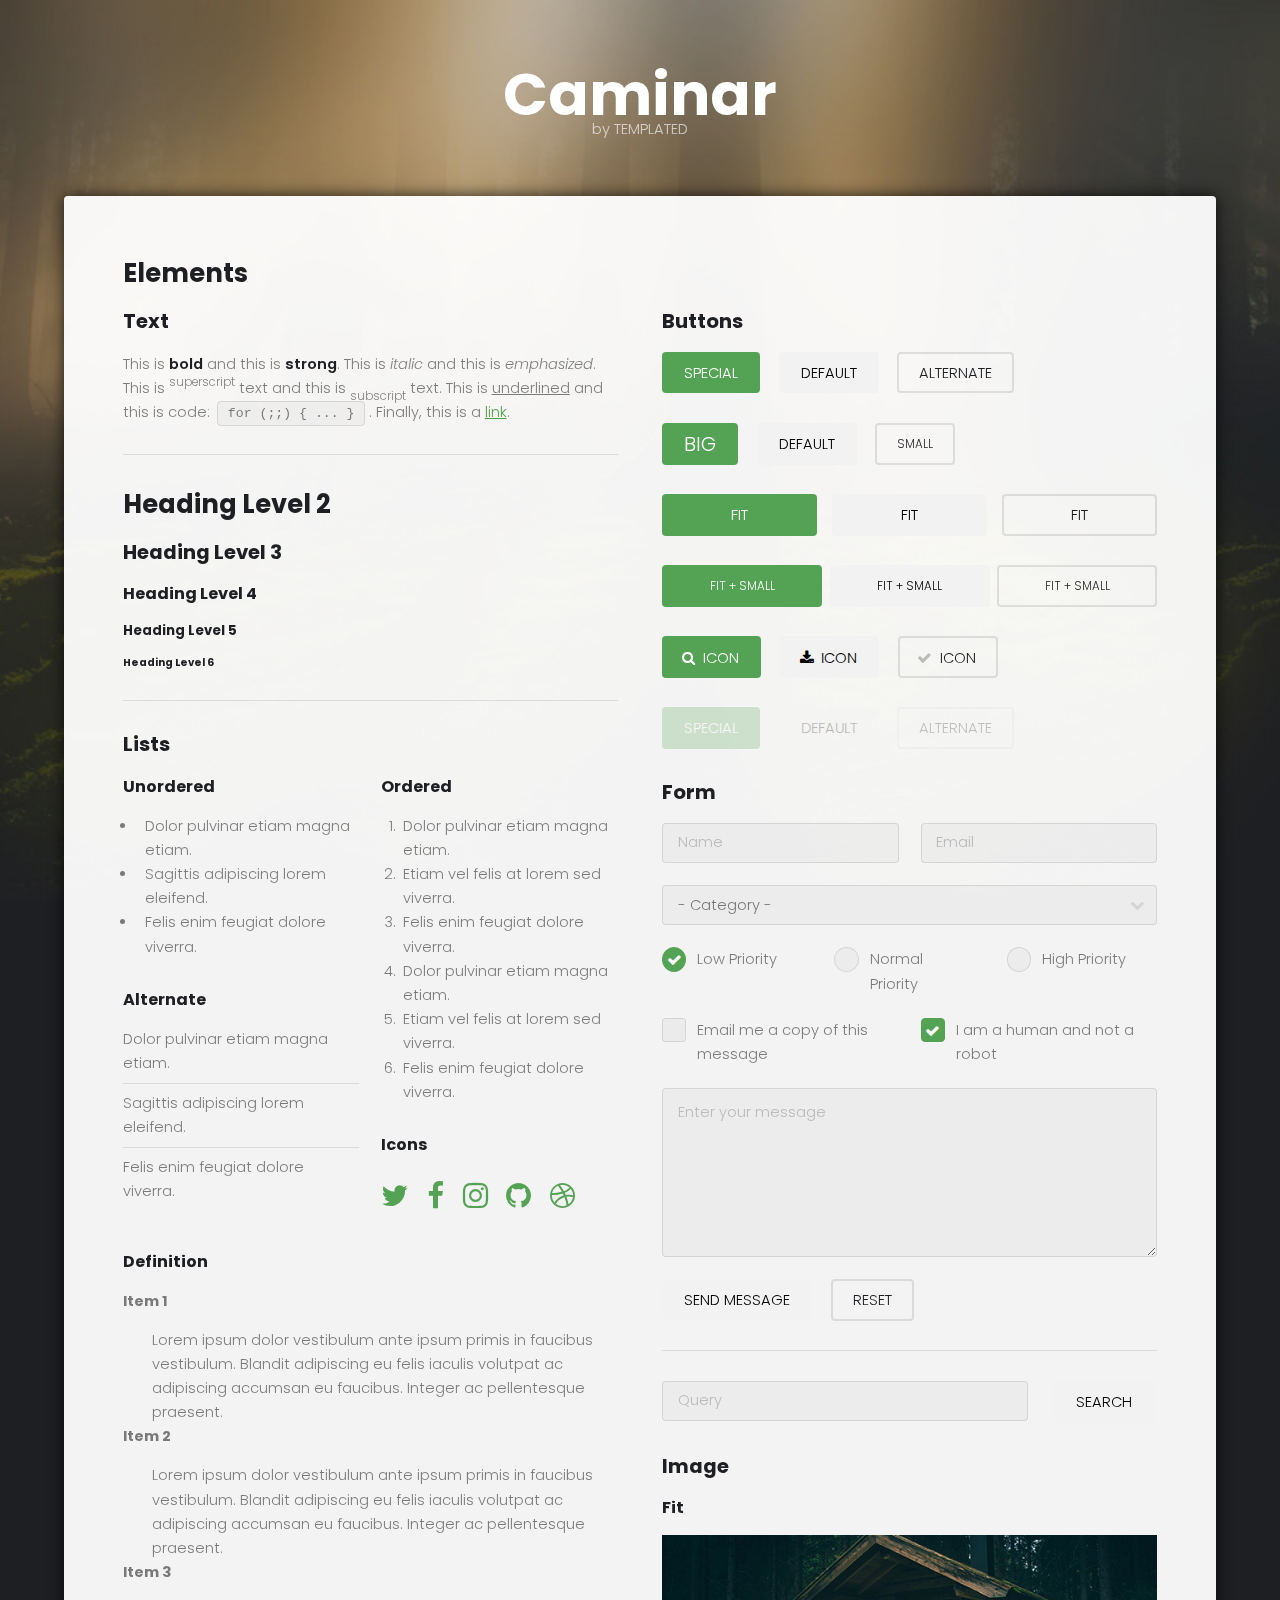
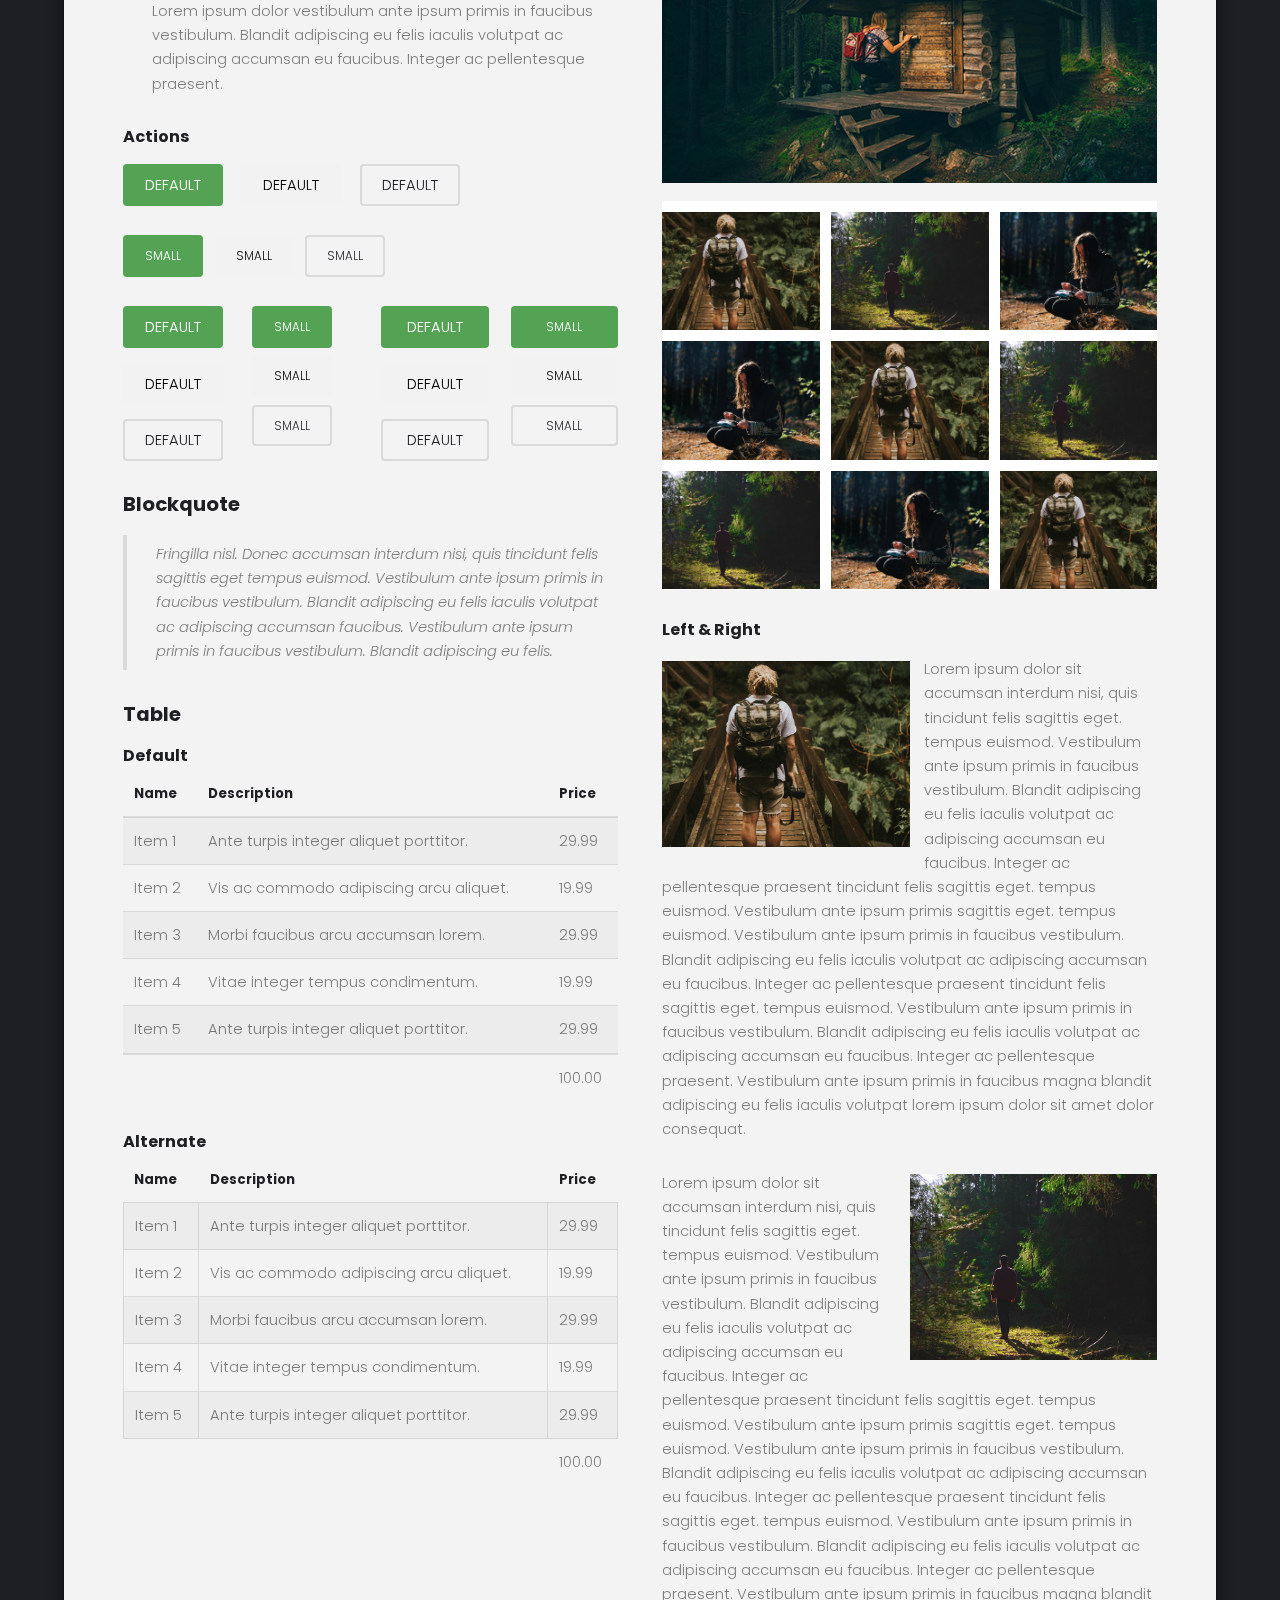
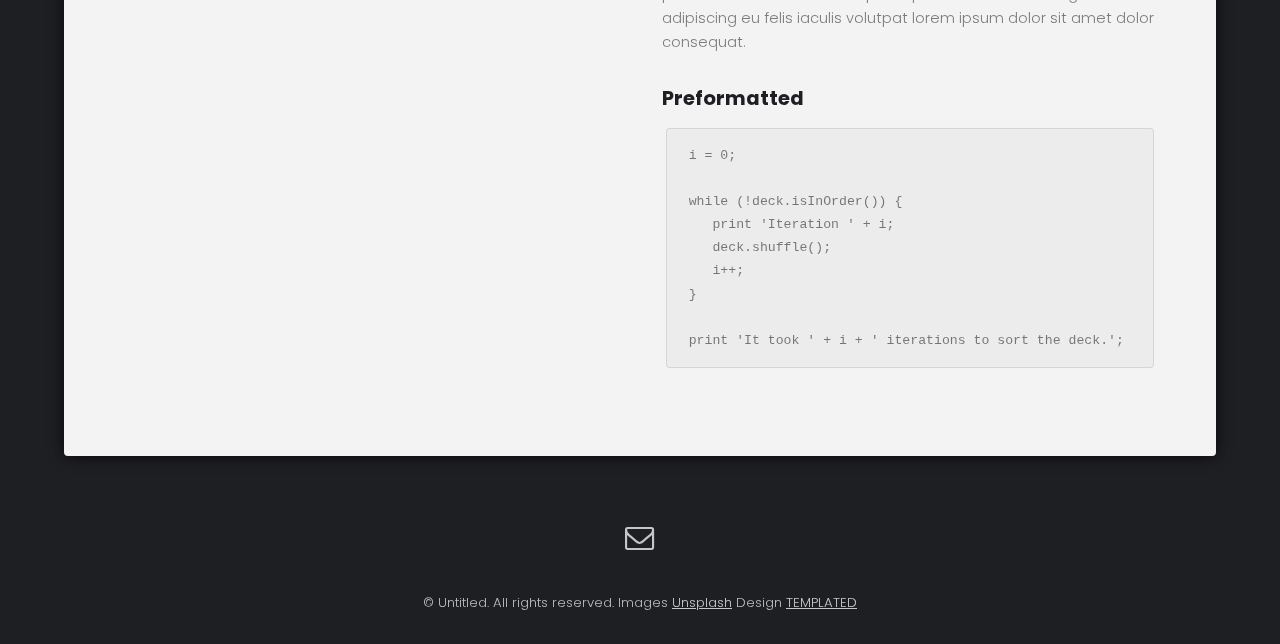
==== commit 91ed9172: "draft" ====
--- a/elements.html
+++ b/elements.html
@@ -401,9 +401,6 @@
 			<footer id="footer">
 				<div class="container">
 					<ul class="icons">
-						<li><a href="#" class="icon fa-twitter"><span class="label">Twitter</span></a></li>
-						<li><a href="#" class="icon fa-facebook"><span class="label">Facebook</span></a></li>
-						<li><a href="#" class="icon fa-instagram"><span class="label">Instagram</span></a></li>
 						<li><a href="#" class="icon fa-envelope-o"><span class="label">Email</span></a></li>
 					</ul>
 				</div>
@@ -420,4 +417,4 @@
 			<script src="assets/js/main.js"></script>
 
 	</body>
-</html>+</html>
